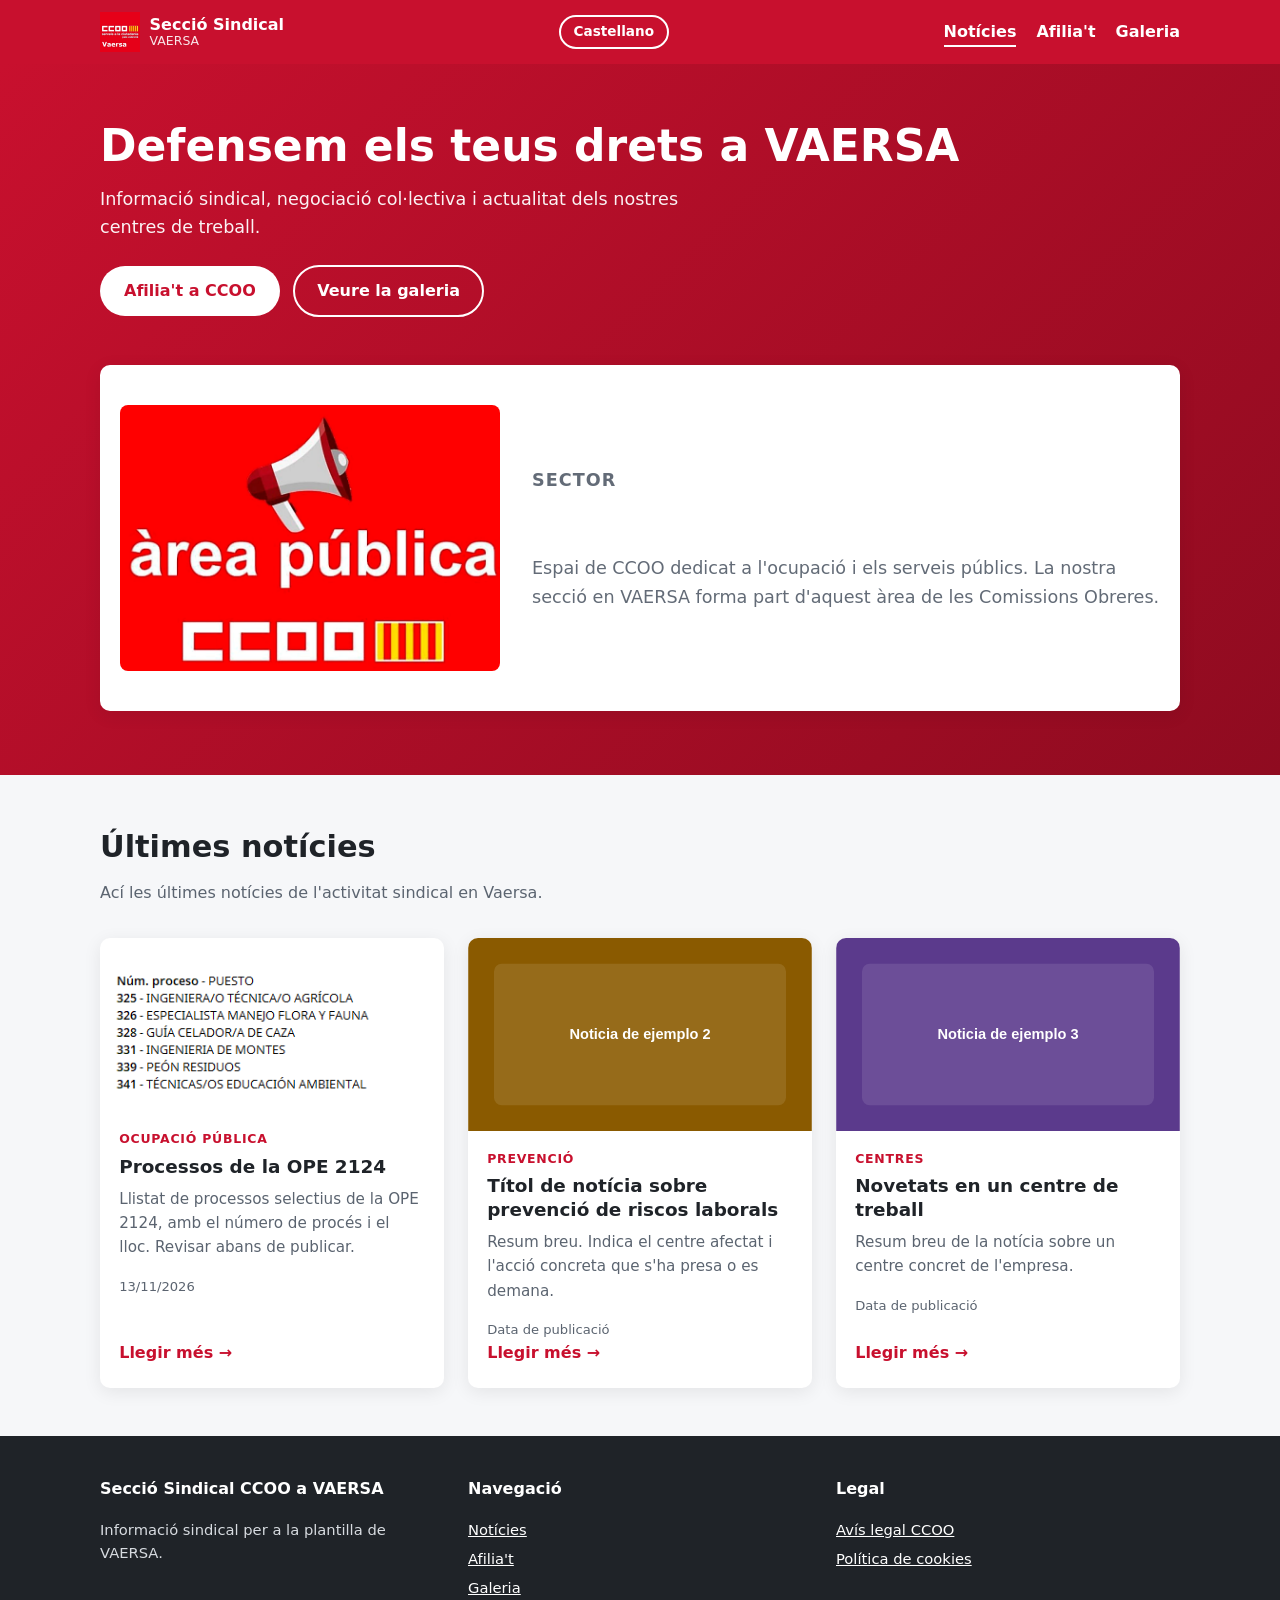
==== ca/index.html @ 8e26429f "otro" ====
<!DOCTYPE html>
<html lang="ca">
<head>
  <meta charset="UTF-8">
  <meta name="viewport" content="width=device-width, initial-scale=1.0">
  <title>Inici · Secció Sindical CCOO a VAERSA</title>
  <meta name="description" content="Notícies de la Secció Sindical de CCOO a VAERSA: negociació, centres de treball i actualitat laboral.">
  <link rel="alternate" hreflang="ca" href="../ca/index.html">
  <link rel="alternate" hreflang="es" href="../es/index.html">
  <link rel="icon" type="image/png" href="../img/ccoo-vaersa.png">
  <link rel="stylesheet" href="../css/styles.css">
</head>
<body>
<a class="skip" href="#principal">Salta al contingut</a>

<header class="cabecera">
  <div class="contenedor">
    <a class="marca" href="index.html">
      <img class="marca-wordmark" src="../img/ccoo-wordmark.png" alt="CCOO">
      <span>Secció Sindical<small>VAERSA</small></span>
    </a>
    <div class="derecha">
      <nav class="idiomes" aria-label="Idioma">
        <a href="../es/index.html" lang="es" hreflang="es">Castellano</a>
      </nav>
      <button class="menu-btn" aria-expanded="false" aria-controls="menu-principal" aria-label="Obri el menú">☰</button>
    </div>
    <nav class="nav" id="menu-principal" aria-label="Principal">
      <ul>
        <li><a href="index.html" aria-current="page">Notícies</a></li>
        <li><a href="afiliacio.html">Afilia't</a></li>
        <li><a href="galeria.html">Galeria</a></li>
      </ul>
    </nav>
  </div>
</header>

<main id="principal">
  <div class="hero">
    <div class="contenedor hero-grid">
      <div>
        <h1>Defensem els teus drets a VAERSA</h1>
        <p>Informació sindical, negociació col·lectiva i actualitat dels nostres centres de treball.</p>
        <a class="boton" href="afiliacio.html">Afilia't a CCOO</a>
        <a class="boton-sec" href="galeria.html">Veure la galeria</a>
      </div>
    </div>
    <div class="ap contenedor">
      <a href="https://paisvalencia.fsc.ccoo.es/" target="_blank" rel="noopener noreferrer">
        <img src="../img/ccoo-area-publica.png" alt="Logotip d'Àrea Pública de CCOO" width="1600" height="1121" loading="lazy">
      </a>
      <div>
        <p class="etiqueta">Sector</p>
        <h2>Àrea Pública</h2>
        <p>Espai de CCOO dedicat a l'ocupació i els serveis públics. La nostra secció en VAERSA forma part d'aquest àrea de les Comissions Obreres.</p>
      </div>
    </div>
  </div>

  <section aria-labelledby="titulo-noticias">
    <div class="contenedor">
      <h2 id="titulo-noticias">Últimes notícies</h2>
      <p class="subtitulo">Ací les últimes notícies de l'activitat sindical en Vaersa.</p>
      <div class="rejilla">
        <article class="tarjeta">
          <img class="pequena" src="../img/fin-ope-2124.png" alt="Llistat de processos selectius de la OPE 2124 amb el número de procés i el lloc" width="340" height="137" loading="lazy">
          <div class="cuerpo">
            <span class="etiqueta">Ocupació pública</span>
            <h3>Processos de la OPE 2124</h3>
            <p>Llistat de processos selectius de la OPE 2124, amb el número de procés i el lloc. Revisar abans de publicar.</p>
            <div class="mas" hidden><p>Recordeu que les places amb reserva de DF (diversitat funcional) s'ofereixen primer a 'DF promoció interna', si hi ha vacants s'ofereixen a 'DF Torn Lliure' i si finalment quedaren vacants passarien a 'sense reserva'. El motiu és que la prioritat d'adjudicació és la DF en si mateixa.</p></div>
            <span class="fecha">13/11/2026</span>
            <button class="enlace enlace-btn" type="button" aria-expanded="false" data-mas="Llegir més →" data-menos="Menys">Llegir més →</button>
          </div>
        </article>
        <article class="tarjeta">
          <img src="../img/noticia-02.svg" alt="Imatge de la notícia d'exemple 2" width="800" height="450" loading="lazy">
          <div class="cuerpo">
            <span class="etiqueta">Prevenció</span>
            <h3>Títol de notícia sobre prevenció de riscos laborals</h3>
            <p>Resum breu. Indica el centre afectat i l'acció concreta que s'ha presa o es demana.</p>
            <div class="mas" hidden><p>Text complet pendent de redactar.</p></div>
            <span class="fecha">Data de publicació</span>
            <button class="enlace enlace-btn" type="button" aria-expanded="false" data-mas="Llegir més →" data-menos="Menys">Llegir més →</button>
          </div>
        </article>
        <article class="tarjeta">
          <img src="../img/noticia-03.svg" alt="Imatge de la notícia d'exemple 3" width="800" height="450" loading="lazy">
          <div class="cuerpo">
            <span class="etiqueta">Centres</span>
            <h3>Novetats en un centre de treball</h3>
            <p>Resum breu de la notícia sobre un centre concret de l'empresa.</p>
            <div class="mas" hidden><p>Text complet pendent de redactar.</p></div>
            <span class="fecha">Data de publicació</span>
            <button class="enlace enlace-btn" type="button" aria-expanded="false" data-mas="Llegir més →" data-menos="Menys">Llegir més →</button>
          </div>
        </article>
      </div>
    </div>
  </section>
</main>

<footer class="pie">
  <div class="contenedor columnas">
    <div>
      <h3>Secció Sindical CCOO a VAERSA</h3>
      <p>Informació sindical per a la plantilla de VAERSA.</p>
    </div>
    <div>
      <h3>Navegació</h3>
      <ul>
        <li><a href="index.html">Notícies</a></li>
        <li><a href="afiliacio.html">Afilia't</a></li>
        <li><a href="galeria.html">Galeria</a></li>
      </ul>
    </div>
    <div>
      <h3>Legal</h3>
      <ul>
        <li><a href="https://www.ccoo.es/Aviso_legal">Avís legal CCOO</a></li>
        <li><a href="https://www.ccoo.es/Politica_de_cookies">Política de cookies</a></li>
      </ul>
    </div>
  </div>
</footer>

<script src="../js/main.js"></script>
</body>
</html>
---- css/styles.css ----
:root{
  --rojo:#c8102e;
  --rojo-osc:#8f0b20;
  --gris-oscuro:#1f2328;
  --gris:#5b6470;
  --fondo:#f6f7f9;
  --blanco:#ffffff;
  --radio:10px;
  --sombra:0 4px 18px rgba(0,0,0,.08);
  --max:1120px;
}
*{box-sizing:border-box}
html{scroll-behavior:smooth}
body{margin:0;font-family:system-ui,-apple-system,"Segoe UI",Roboto,Arial,sans-serif;color:var(--gris-oscuro);background:var(--fondo);line-height:1.6}
img{max-width:100%;height:auto;display:block}
img.tarjeta{display:block;width:100%;height:auto}
a{color:var(--rojo)}
.contenedor{max-width:var(--max);margin:0 auto;padding:0 1.25rem}
.skip{position:absolute;left:-9999px}
.skip:focus{left:1rem;top:1rem;background:#fff;padding:.5rem 1rem;z-index:100}
:focus-visible{outline:3px solid #ffb703;outline-offset:2px}

.cabecera{background:var(--rojo);color:#fff;position:sticky;top:0;z-index:50}
.cabecera .contenedor{display:flex;align-items:center;justify-content:space-between;gap:1rem;min-height:64px}
.marca{display:flex;align-items:center;gap:.6rem;color:#fff;text-decoration:none;font-weight:700}
.marca small{display:block;font-weight:400;font-size:.78rem;opacity:.9}
.marca img{width:40px;height:40px}
.menu-btn{display:none;background:none;border:0;color:#fff;font-size:1.6rem;cursor:pointer;padding:.25rem .5rem}
.nav ul{list-style:none;margin:0;padding:0;display:flex;gap:1.25rem}
.nav a{color:#fff;text-decoration:none;font-weight:600;padding:.25rem 0;border-bottom:2px solid transparent}
.nav a:hover,.nav a[aria-current="page"]{border-bottom-color:#fff}

.hero{background:linear-gradient(135deg,var(--rojo) 0%,var(--rojo-osc) 100%);color:#fff;padding:3.5rem 0 4rem}
.hero h1{font-size:clamp(1.8rem,4vw,2.75rem);margin:0 0 .75rem;line-height:1.2}
.hero p{font-size:1.1rem;max-width:640px;margin:0 0 1.5rem;opacity:.95}
.boton{display:inline-block;background:#fff;color:var(--rojo);padding:.75rem 1.5rem;border-radius:999px;font-weight:700;text-decoration:none}
.boton:hover{background:#fbe9ec}
.boton-sec{display:inline-block;border:2px solid #fff;color:#fff;padding:.7rem 1.4rem;border-radius:999px;font-weight:700;text-decoration:none;margin-left:.5rem}

section{padding:3rem 0}
h2{font-size:clamp(1.4rem,3vw,1.9rem);margin:0 0 1rem}
.subtitulo{color:var(--gris);margin:-.5rem 0 2rem}

.rejilla{display:grid;gap:1.5rem;grid-template-columns:repeat(auto-fit,minmax(280px,1fr))}
.tarjeta{background:var(--blanco);border-radius:var(--radio);box-shadow:var(--sombra);overflow:hidden;display:flex;flex-direction:column}
.tarjeta img{width:100%;height:auto;object-fit:contain;aspect-ratio:auto}
.tarjeta .cuerpo{padding:1.1rem 1.2rem 1.4rem;display:flex;flex-direction:column;flex:1}
.etiqueta{font-size:.78rem;text-transform:uppercase;letter-spacing:.06em;color:var(--rojo);font-weight:700}
.tarjeta h3{margin:.35rem 0 .5rem;font-size:1.15rem;line-height:1.3}
.tarjeta p{margin:0 0 1rem;color:var(--gris);font-size:.95rem}
.tarjeta .enlace{margin-top:auto;font-weight:700;text-decoration:none}
.fecha{font-size:.82rem;color:var(--gris)}

.ventajas{display:grid;gap:1rem;grid-template-columns:repeat(auto-fit,minmax(240px,1fr));list-style:none;padding:0;margin:0}
.ventajas li{background:var(--blanco);padding:1.25rem;border-radius:var(--radio);box-shadow:var(--sombra);border-top:4px solid var(--rojo)}
.ventajas strong{display:block;margin-bottom:.25rem}
.precio{background:var(--blanco);border-radius:var(--radio);box-shadow:var(--sombra);padding:2rem;display:grid;gap:1.5rem;grid-template-columns:1fr 1fr;align-items:center}
.precio .cifra{font-size:clamp(2.4rem,6vw,3.4rem);font-weight:800;color:var(--rojo);line-height:1}
.precio .cifra span{font-size:1rem;color:var(--gris);font-weight:600}
.aviso{font-size:.85rem;color:var(--gris);background:#fff7e0;border-left:4px solid #e0a800;padding:.75rem 1rem;border-radius:6px;margin-top:1rem}
.pasos{counter-reset:paso;list-style:none;padding:0;margin:1.5rem 0 0;display:grid;gap:1rem}
.pasos li{counter-increment:paso;background:var(--blanco);padding:1rem 1.25rem 1rem 3.5rem;border-radius:var(--radio);position:relative;box-shadow:var(--sombra)}
.pasos li::before{content:counter(paso);position:absolute;left:1rem;top:50%;transform:translateY(-50%);background:var(--rojo);color:#fff;width:28px;height:28px;border-radius:50%;display:grid;place-items:center;font-weight:700}
.pasos .boton{margin-top:.5rem;background:var(--rojo);color:#fff}
.pasos .boton:hover{background:var(--rojo-osc)}

.filtros{display:flex;gap:.5rem;flex-wrap:wrap;margin-bottom:1.5rem}
.filtros button{border:1px solid var(--rojo);background:#fff;color:var(--rojo);padding:.45rem 1rem;border-radius:999px;cursor:pointer;font-weight:600}
.filtros button[aria-pressed="true"]{background:var(--rojo);color:#fff}
.galeria{display:grid;gap:1rem;grid-template-columns:repeat(auto-fill,minmax(220px,1fr))}
.galeria figure{margin:0;background:#fff;border-radius:var(--radio);overflow:hidden;box-shadow:var(--sombra)}
.galeria figure[hidden]{display:none}
.galeria img{aspect-ratio:4/3;object-fit:cover;width:100%;transition:transform .3s}
.galeria figure:hover img{transform:scale(1.04)}
.galeria figcaption{padding:.6rem .8rem;font-size:.9rem;color:var(--gris)}

.pie{background:var(--gris-oscuro);color:#d7dbe0;padding:2.5rem 0;font-size:.92rem}
.pie a{color:#fff}
.pie .columnas{display:grid;gap:1.5rem;grid-template-columns:repeat(auto-fit,minmax(200px,1fr))}
.pie h3{color:#fff;font-size:1rem;margin-top:0}
.pie ul{list-style:none;padding:0;margin:0}
.pie li{margin-bottom:.35rem}

@media (max-width:820px){
  .menu-btn{display:block}
  .nav{display:none;position:absolute;top:64px;left:0;right:0;background:var(--rojo-osc)}
  .nav.abierto{display:block}
  .nav ul{flex-direction:column;padding:1rem 1.25rem;gap:.75rem}
  .precio{grid-template-columns:1fr;padding:1.5rem}
  .boton-sec{margin-left:0;margin-top:.75rem}
}
@media (max-width:480px){
  section{padding:2.2rem 0}
  .hero{padding:2.5rem 0 3rem}
  .galeria{grid-template-columns:1fr 1fr}
}
@media (prefers-reduced-motion:reduce){*{transition:none!important;scroll-behavior:auto!important}}

/* ---- Imágenes de marca ---- */
.marca-wordmark{height:26px;width:auto}
.marca span{line-height:1.15}
.hero-grid{display:block}
.ap{display:grid;grid-template-columns:minmax(220px,380px) 1fr;gap:2rem;align-items:center;padding:2.5rem 1.25rem;background:var(--blanco);border-radius:var(--radio);box-shadow:var(--sombra);margin-top:3rem;max-width:calc(var(--max) - 2.5rem)}
.ap img{width:100%;border-radius:8px}
.ap h2{margin:.25rem 0 .5rem}
.ap p{margin:0;color:var(--gris)}
@media (max-width:820px){
  .ap{grid-template-columns:1fr;margin-top:2rem}
}

/* ---- Idioma ---- */
.derecha{display:flex;align-items:center;gap:.75rem}
.idiomes a{display:inline-block;color:#fff;text-decoration:none;font-weight:700;font-size:.85rem;border:2px solid #fff;border-radius:999px;padding:.25rem .8rem;white-space:nowrap}
.idiomes a:hover{background:#fff;color:var(--rojo)}
@media (max-width:820px){
  .nav{top:64px}
}

/* Imagen pequeña (listado): sin ampliar, centrada, con fondo blanco */
.tarjeta img.pequena{width:auto;max-width:100%;height:auto;align-self:center;margin:1.25rem auto .25rem;padding:.6rem;background:#fff;object-fit:contain;aspect-ratio:auto}

/* Botón con aspecto de enlace (Llegir més / Menys) */
.enlace-btn{background:none;border:0;padding:0;margin-top:auto;cursor:pointer;font:inherit;font-weight:700;color:var(--rojo);text-align:left}
.enlace-btn:hover{text-decoration:underline}
.cuerpo .mas{margin:.5rem 0 .75rem;color:var(--gris);font-size:.95rem}
.cuerpo .mas p{margin:0}
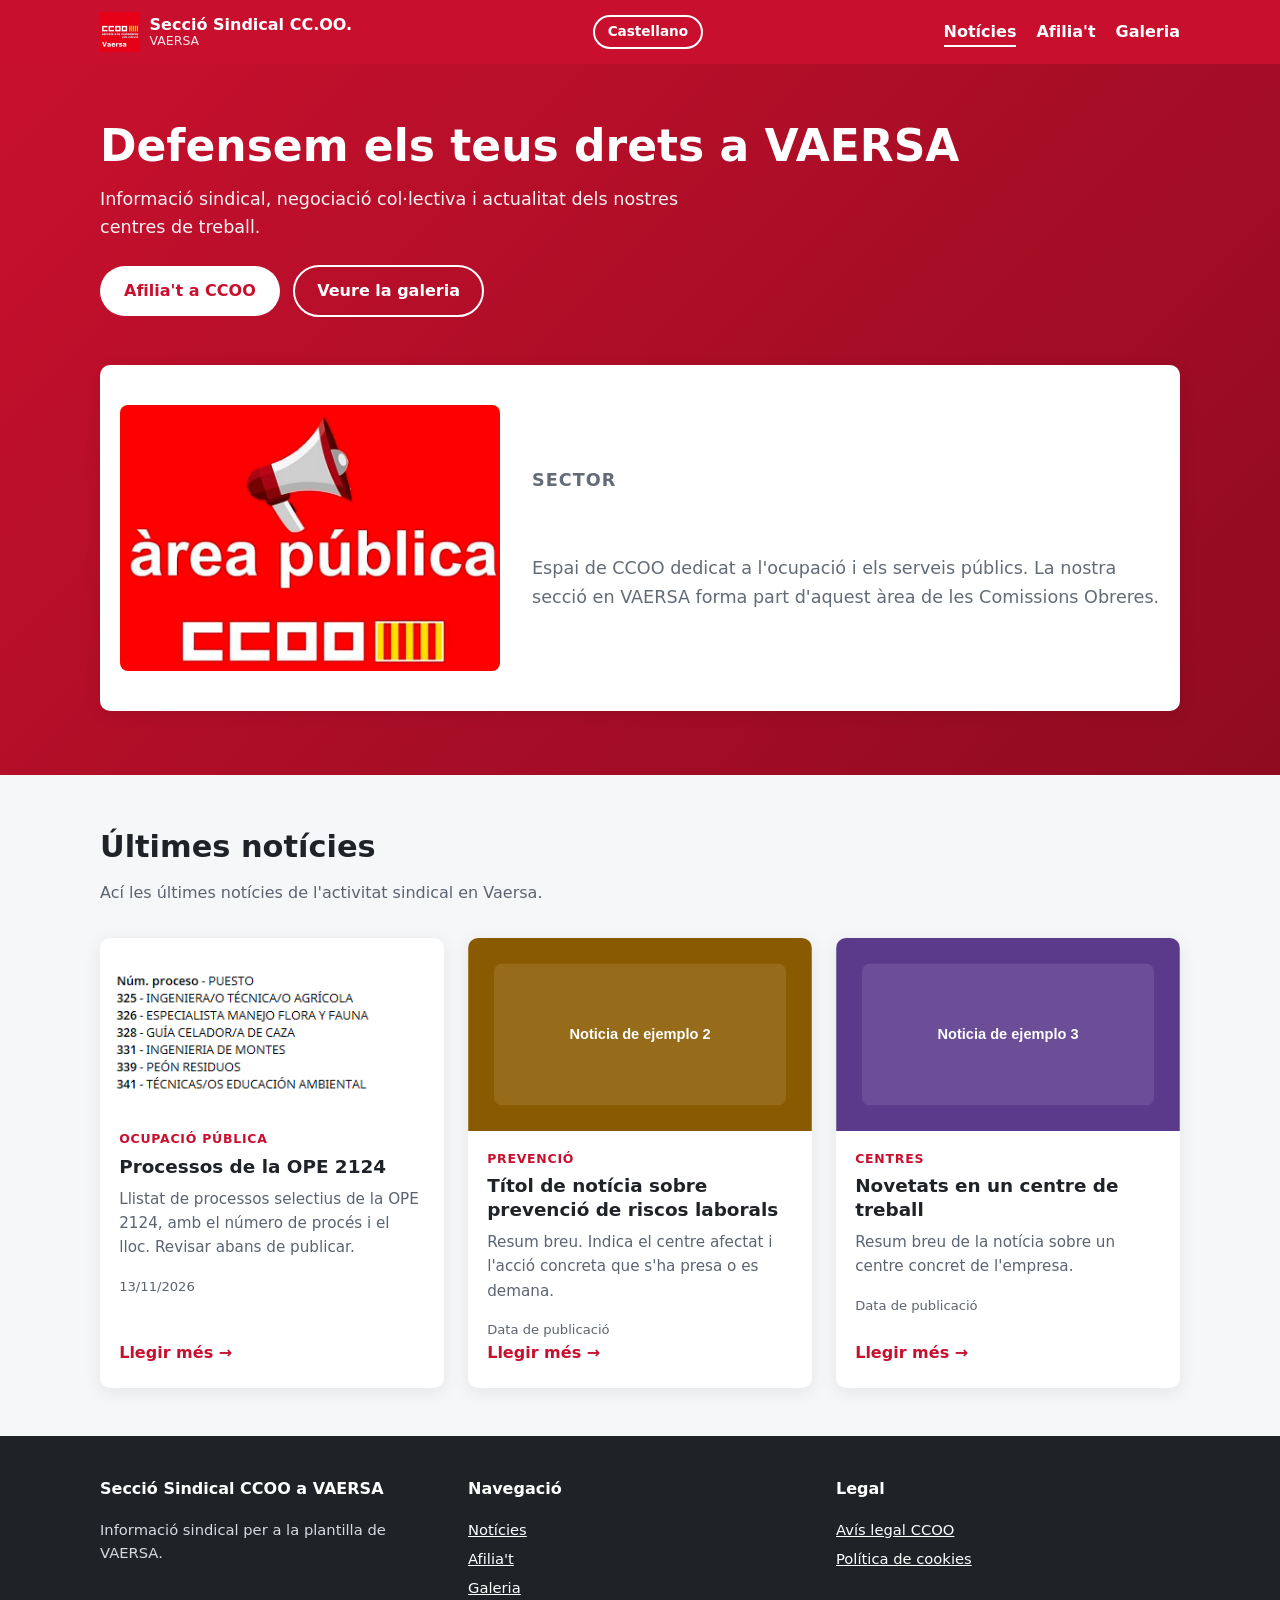
==== commit c524bc8a: "oro" ====
--- a/ca/index.html
+++ b/ca/index.html
@@ -3,7 +3,7 @@
 <head>
   <meta charset="UTF-8">
   <meta name="viewport" content="width=device-width, initial-scale=1.0">
-  <title>Inici · Secció Sindical CCOO a VAERSA</title>
+  <title>Inici · CCOO a VAERSA</title>
   <meta name="description" content="Notícies de la Secció Sindical de CCOO a VAERSA: negociació, centres de treball i actualitat laboral.">
   <link rel="alternate" hreflang="ca" href="../ca/index.html">
   <link rel="alternate" hreflang="es" href="../es/index.html">
@@ -17,7 +17,7 @@
   <div class="contenedor">
     <a class="marca" href="index.html">
       <img class="marca-wordmark" src="../img/ccoo-wordmark.png" alt="CCOO">
-      <span>Secció Sindical<small>VAERSA</small></span>
+      <span>Secció Sindical CC.OO.<small>VAERSA</small></span>
     </a>
     <div class="derecha">
       <nav class="idiomes" aria-label="Idioma">
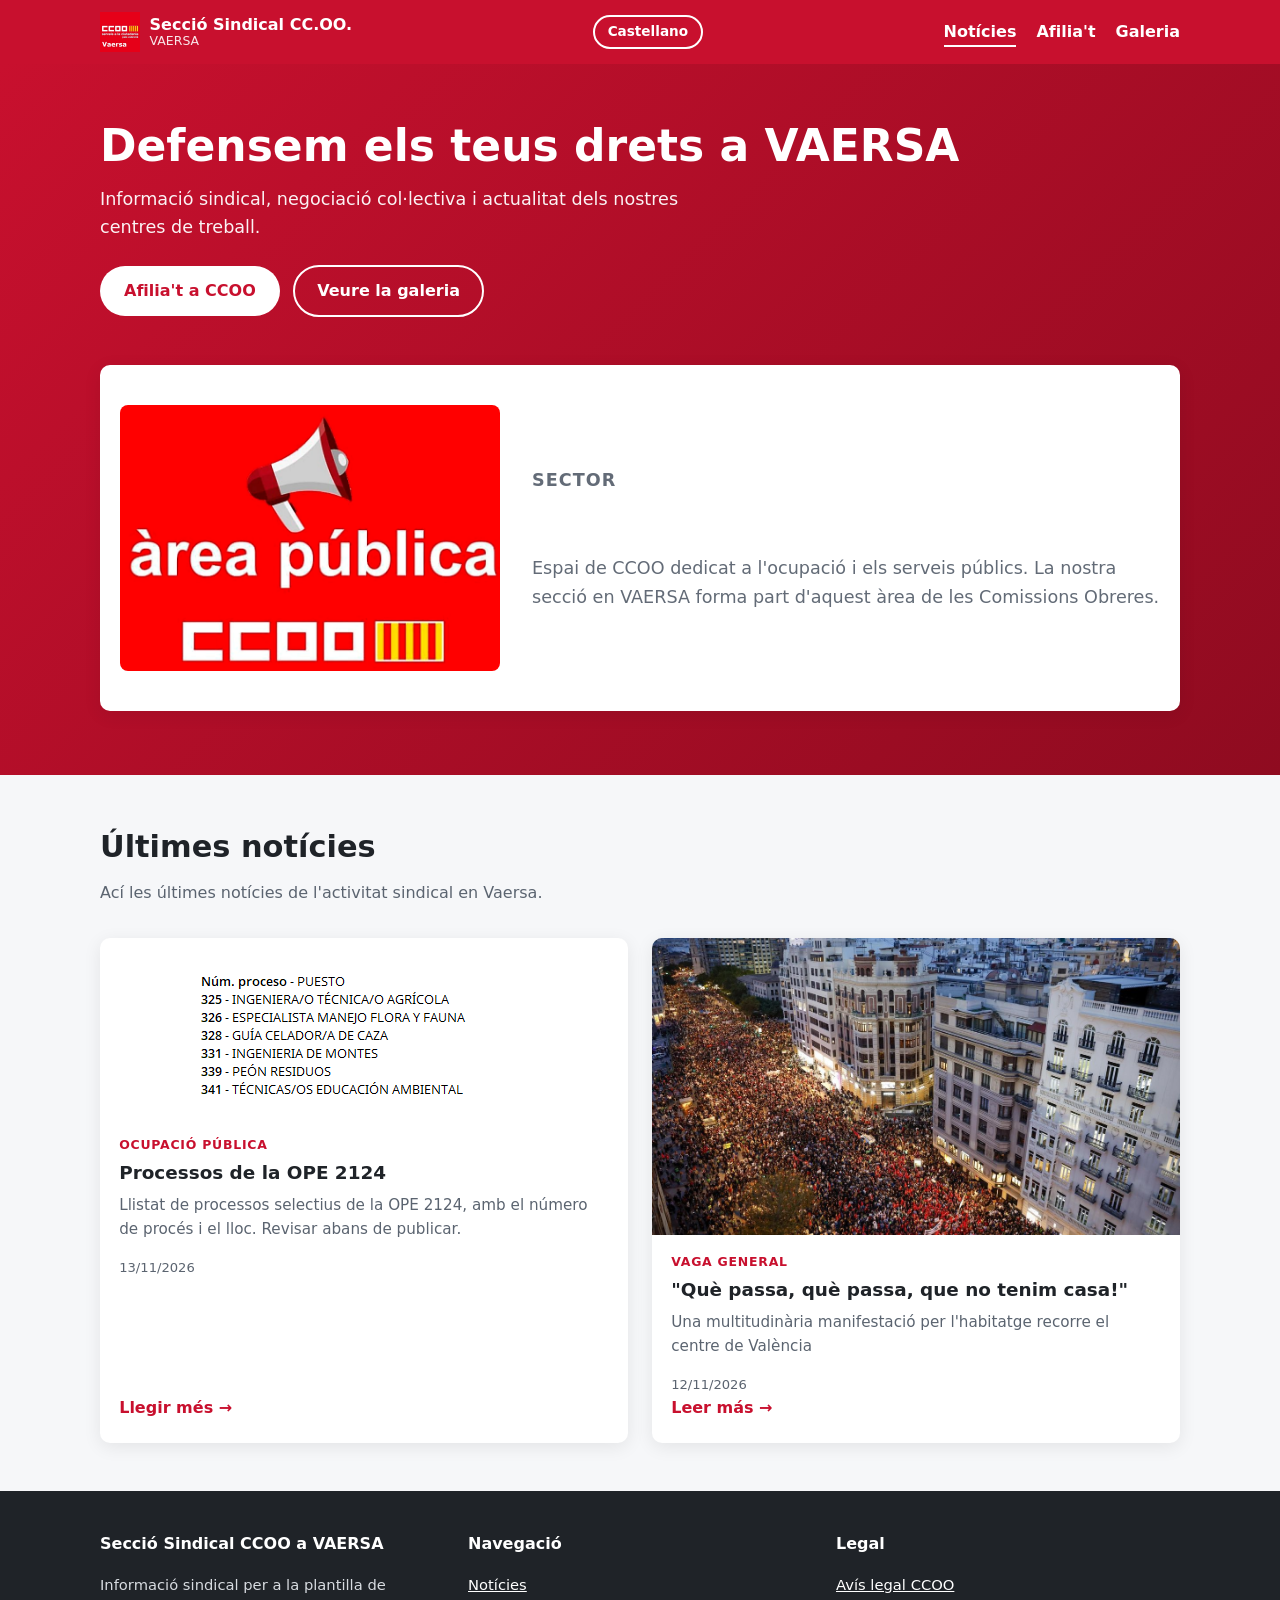
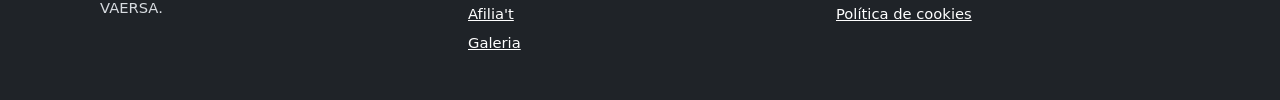
==== commit ae33034d: "otro" ====
--- a/ca/index.html
+++ b/ca/index.html
@@ -63,6 +63,11 @@
       <p class="subtitulo">Ací les últimes notícies de l'activitat sindical en Vaersa.</p>
       <div class="rejilla">
         <article class="tarjeta">
+
+
+
+
+
           <img class="pequena" src="../img/fin-ope-2124.png" alt="Llistat de processos selectius de la OPE 2124 amb el número de procés i el lloc" width="340" height="137" loading="lazy">
           <div class="cuerpo">
             <span class="etiqueta">Ocupació pública</span>
@@ -73,6 +78,25 @@
             <button class="enlace enlace-btn" type="button" aria-expanded="false" data-mas="Llegir més →" data-menos="Menys">Llegir més →</button>
           </div>
         </article>
+
+        <article class="tarjeta">
+          <a href="https://www.eldiario.es/comunitat-valenciana/val/multitudinaria-manifestacio-per-l-habitatge-recorre-centre-valencia-passa-passa-no-tenim-casa_1_13656510.html" target="_blank" rel="noopener noreferrer"><img src="../img/mani11N.jpg" alt="11N manifestación en València" width="800" height="450" loading="lazy">
+          </a>
+          <div class="cuerpo">
+            <span class="etiqueta">Vaga General</span>
+            <h3>"Què passa, què passa, que no tenim casa!"</h3>
+            <p>Una multitudinària manifestació per l'habitatge recorre el centre de València</p>
+            <div class="mas" hidden>
+              <p>Unes 40.000 persones participen en una “històrica” manifestació a València en una jornada en la qual s'ha parat el Port de València, el d'Alacant, i en la qual els sindicats eleven la participació a un 60 % i la patronal a un 2,5 %.
+                <br><br>La vaga per l'habitatge conclou a València amb una manifestació massiva, tot i la guerra de xifres, càrregues i detencions.</p>
+            </div>
+            <span class="fecha">12/11/2026</span>
+            <button class="enlace enlace-btn" type="button" aria-expanded="false" data-mas="Leer más →" data-menos="Menos">Leer más →</button>
+          </div>
+        </article>
+
+
+        <!--
         <article class="tarjeta">
           <img src="../img/noticia-02.svg" alt="Imatge de la notícia d'exemple 2" width="800" height="450" loading="lazy">
           <div class="cuerpo">
@@ -94,7 +118,7 @@
             <span class="fecha">Data de publicació</span>
             <button class="enlace enlace-btn" type="button" aria-expanded="false" data-mas="Llegir més →" data-menos="Menys">Llegir més →</button>
           </div>
-        </article>
+        </article> -->
       </div>
     </div>
   </section>
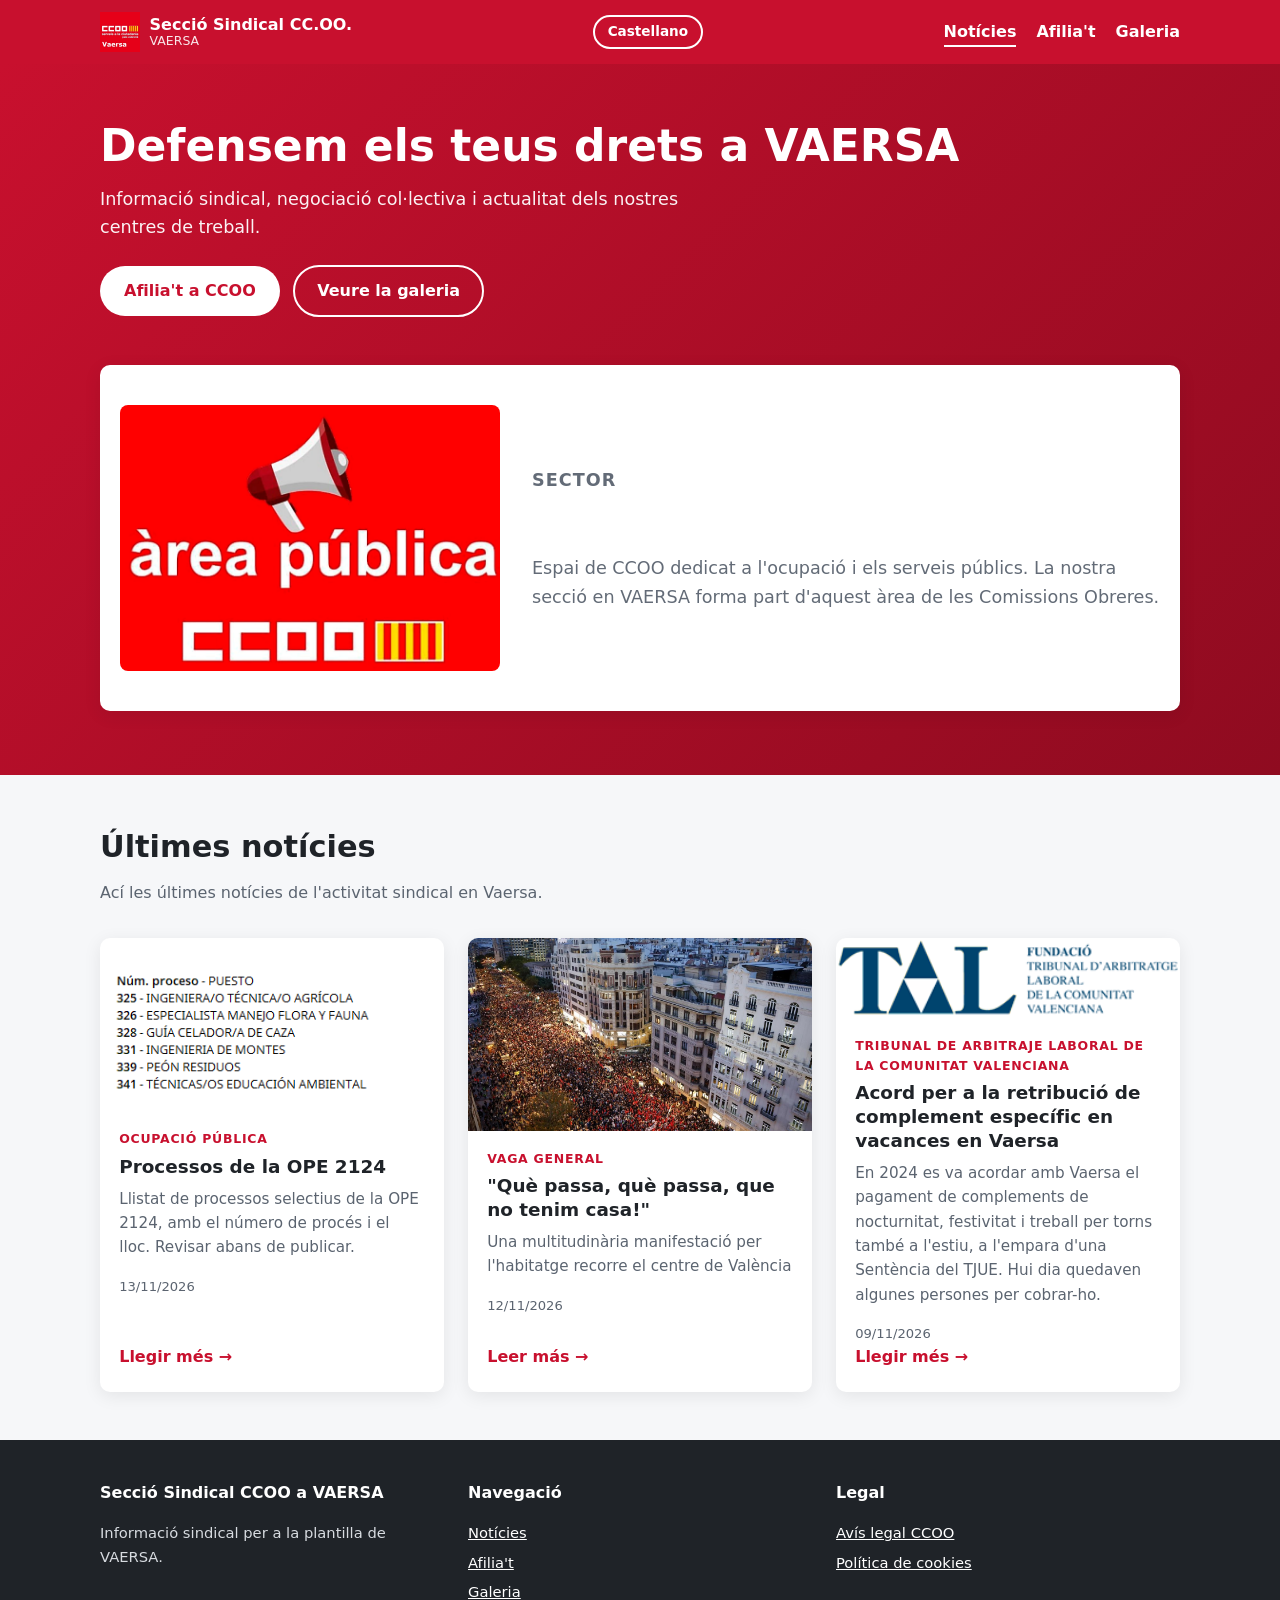
==== commit ebd7d07d: "Tercera noticia" ====
--- a/ca/index.html
+++ b/ca/index.html
@@ -95,6 +95,17 @@
           </div>
         </article>
 
+        <article class="tarjeta">
+          <img src="../img/logo-tal-header-std.png" alt="Imatge logotip del TAL" width="800" height="450" loading="lazy">
+          <div class="cuerpo">
+            <span class="etiqueta">Tribunal de Arbitraje Laboral de la Comunitat Valenciana</span>
+            <h3>Acord per a la retribució de complement específic en vacances en Vaersa</h3>
+            <p>En 2024 es va acordar amb Vaersa el pagament de complements de nocturnitat, festivitat i treball per torns també a l'estiu, a l'empara d'una Sentència del TJUE. Hui dia quedaven algunes persones per cobrar-ho.</p>
+            <div class="mas" hidden><p>Hui l'empresa es compromet amb nosotr@s a pagar l'endarrerit en la nòmina de desembre.</p></div>
+            <span class="fecha">09/11/2026</span>
+            <button class="enlace enlace-btn" type="button" aria-expanded="false" data-mas="Llegir més →" data-menos="Menys">Llegir més →</button>
+          </div>
+        </article>
 
         <!--
         <article class="tarjeta">
@@ -108,6 +119,7 @@
             <button class="enlace enlace-btn" type="button" aria-expanded="false" data-mas="Llegir més →" data-menos="Menys">Llegir més →</button>
           </div>
         </article>
+
         <article class="tarjeta">
           <img src="../img/noticia-03.svg" alt="Imatge de la notícia d'exemple 3" width="800" height="450" loading="lazy">
           <div class="cuerpo">
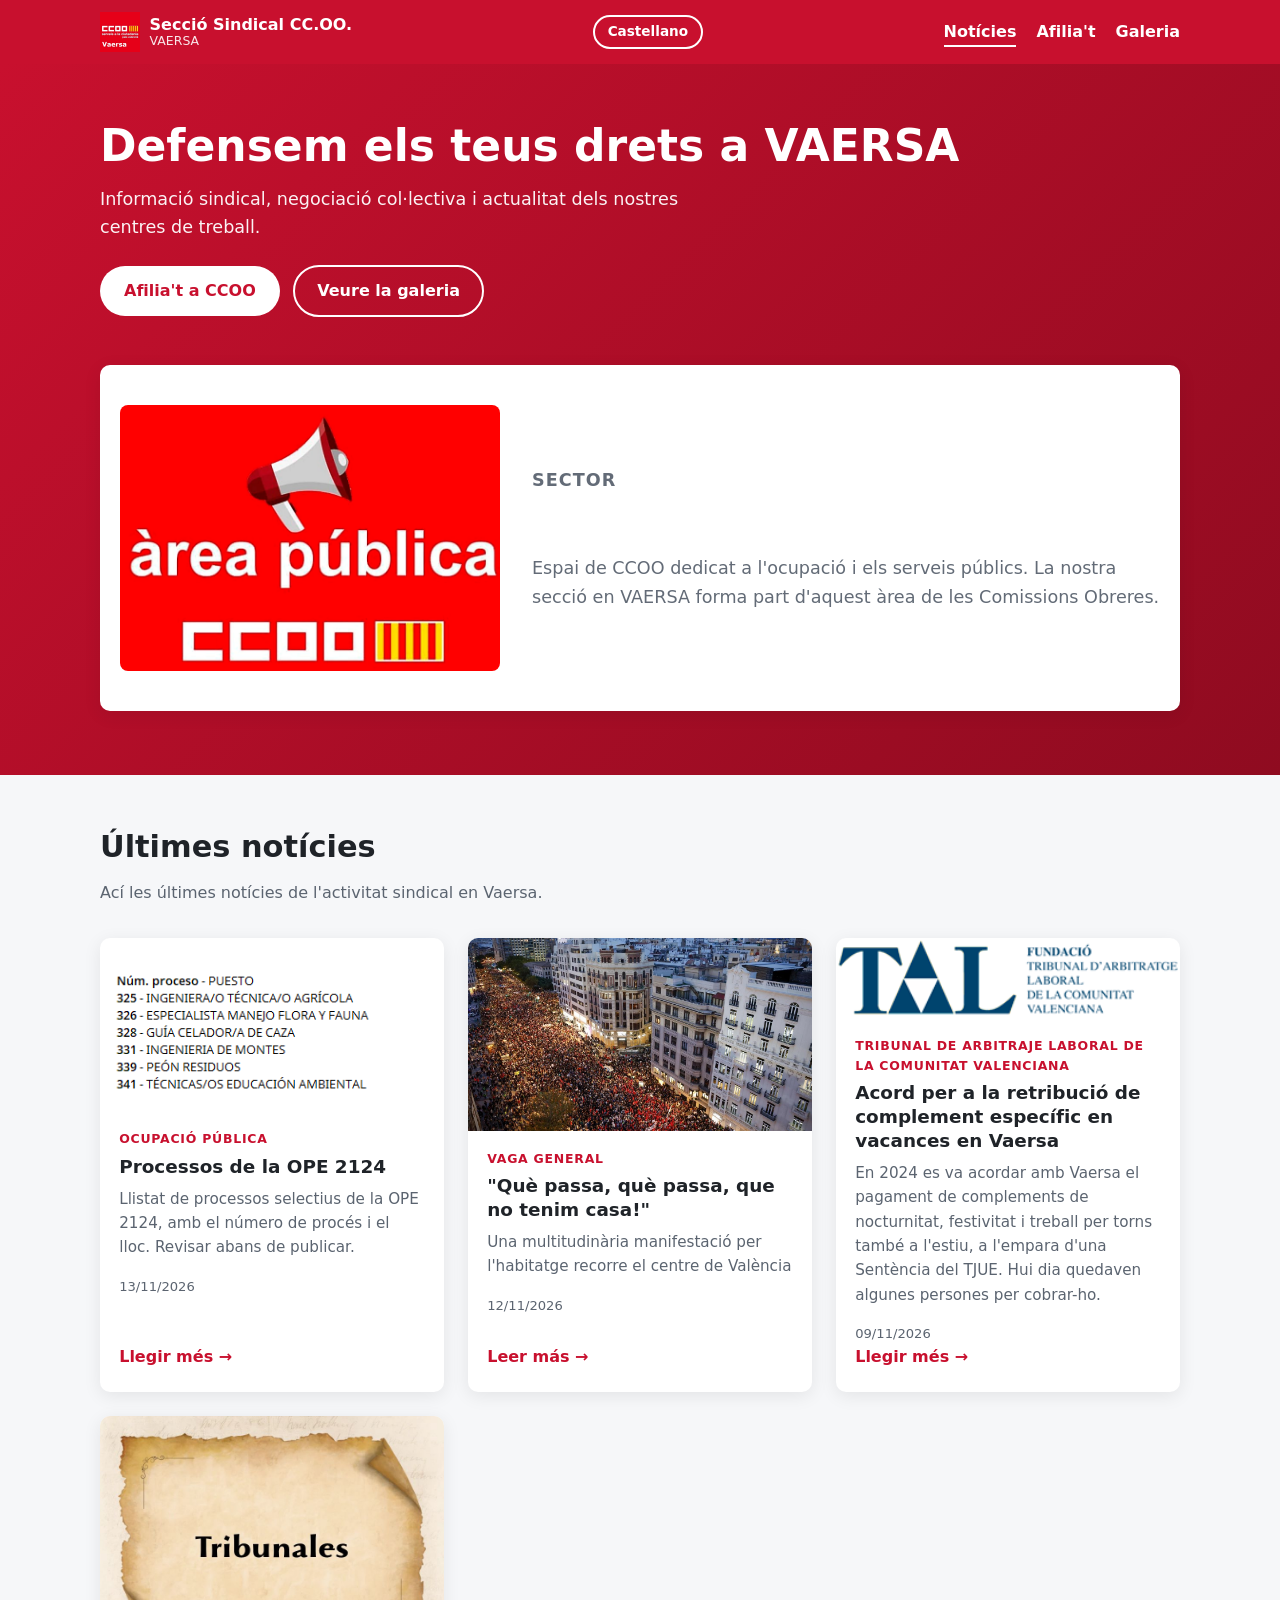
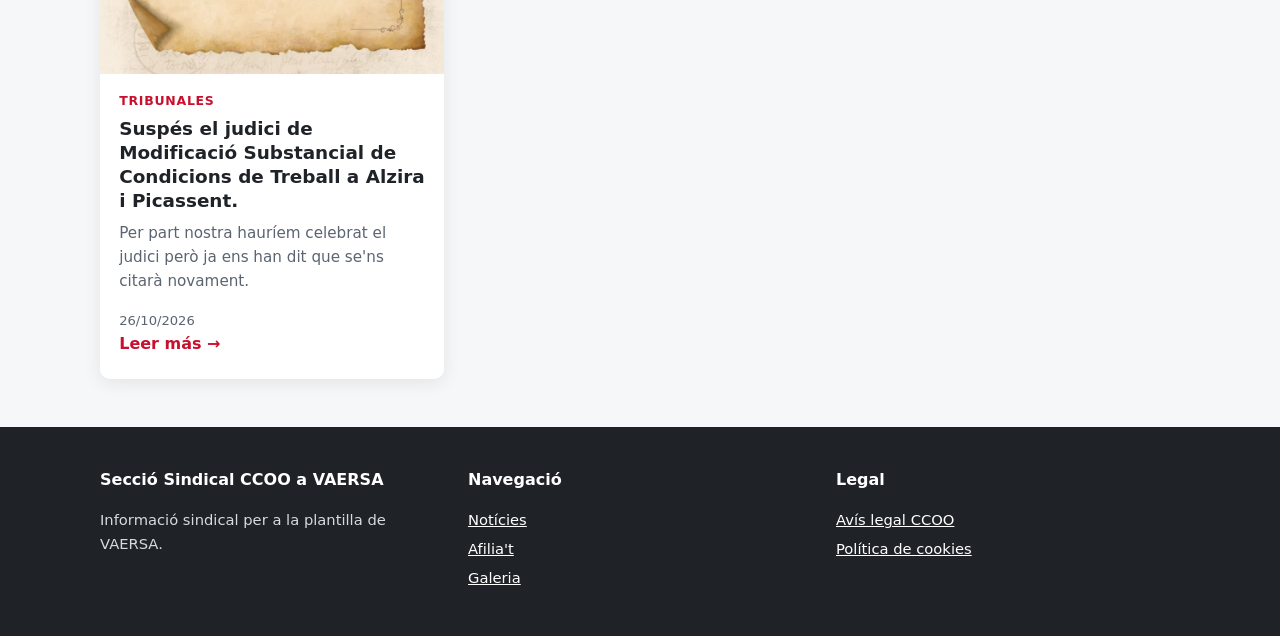
==== commit 7e7eed69: "cuatro noticias" ====
--- a/ca/index.html
+++ b/ca/index.html
@@ -66,7 +66,7 @@
 
 
 
-
+<!-- NOTICIA -->
 
           <img class="pequena" src="../img/fin-ope-2124.png" alt="Llistat de processos selectius de la OPE 2124 amb el número de procés i el lloc" width="340" height="137" loading="lazy">
           <div class="cuerpo">
@@ -78,6 +78,8 @@
             <button class="enlace enlace-btn" type="button" aria-expanded="false" data-mas="Llegir més →" data-menos="Menys">Llegir més →</button>
           </div>
         </article>
+
+<!-- NOTICIA -->
 
         <article class="tarjeta">
           <a href="https://www.eldiario.es/comunitat-valenciana/val/multitudinaria-manifestacio-per-l-habitatge-recorre-centre-valencia-passa-passa-no-tenim-casa_1_13656510.html" target="_blank" rel="noopener noreferrer"><img src="../img/mani11N.jpg" alt="11N manifestación en València" width="800" height="450" loading="lazy">
@@ -95,15 +97,34 @@
           </div>
         </article>
 
+<!-- NOTICIA -->
+
         <article class="tarjeta">
           <img src="../img/logo-tal-header-std.png" alt="Imatge logotip del TAL" width="800" height="450" loading="lazy">
           <div class="cuerpo">
             <span class="etiqueta">Tribunal de Arbitraje Laboral de la Comunitat Valenciana</span>
             <h3>Acord per a la retribució de complement específic en vacances en Vaersa</h3>
             <p>En 2024 es va acordar amb Vaersa el pagament de complements de nocturnitat, festivitat i treball per torns també a l'estiu, a l'empara d'una Sentència del TJUE. Hui dia quedaven algunes persones per cobrar-ho.</p>
-            <div class="mas" hidden><p>Hui l'empresa es compromet amb nosotr@s a pagar l'endarrerit en la nòmina de desembre.</p></div>
+            <div class="mas" hidden><p><a href="https://drive.google.com/file/d/1qpJYz8GKx-r6zxWTsZtFONH2O6Zj_iJY/view?usp=drive_link" target="_blank" rel="noopener noreferrer">Hui l'empresa es compromet amb nosotr@s a pagar l'endarrerit en la nòmina de desembre.</a></p></div>
             <span class="fecha">09/11/2026</span>
             <button class="enlace enlace-btn" type="button" aria-expanded="false" data-mas="Llegir més →" data-menos="Menys">Llegir més →</button>
+          </div>
+        </article>
+
+<!-- NOTICIA -->
+
+        <article class="tarjeta">
+          <img src="../img/Tribunales.jpg" alt="Sección de tribunales" width="800" height="450" loading="lazy">
+          <div class="cuerpo">
+            <span class="etiqueta">Tribunales</span>
+            <h3>Suspés el judici de Modificació Substancial de Condicions de Treball a Alzira i Picassent.</h3>
+            <p>Per part nostra hauríem celebrat el judici però ja ens han dit que se'ns citarà novament.</p>
+            <div class="mas" hidden><p>Els motius:<br>
+              -VAERSA ha facilitat documentació no llegible en dos arxius a través del sistema de comunicació judicial.<br>
+              -La Inspecció de Treball 'no ha tingut temps' d'informar el jutjat per falta de mitjans.<br>
+              -A l'Advocacia de la GVA i a VAERSA no els dona la gana celebrar en aquestes condicions.</p></div>
+            <span class="fecha">26/10/2026</span>
+            <button class="enlace enlace-btn" type="button" aria-expanded="false" data-mas="Leer más →" data-menos="Menos">Leer más →</button>
           </div>
         </article>
 
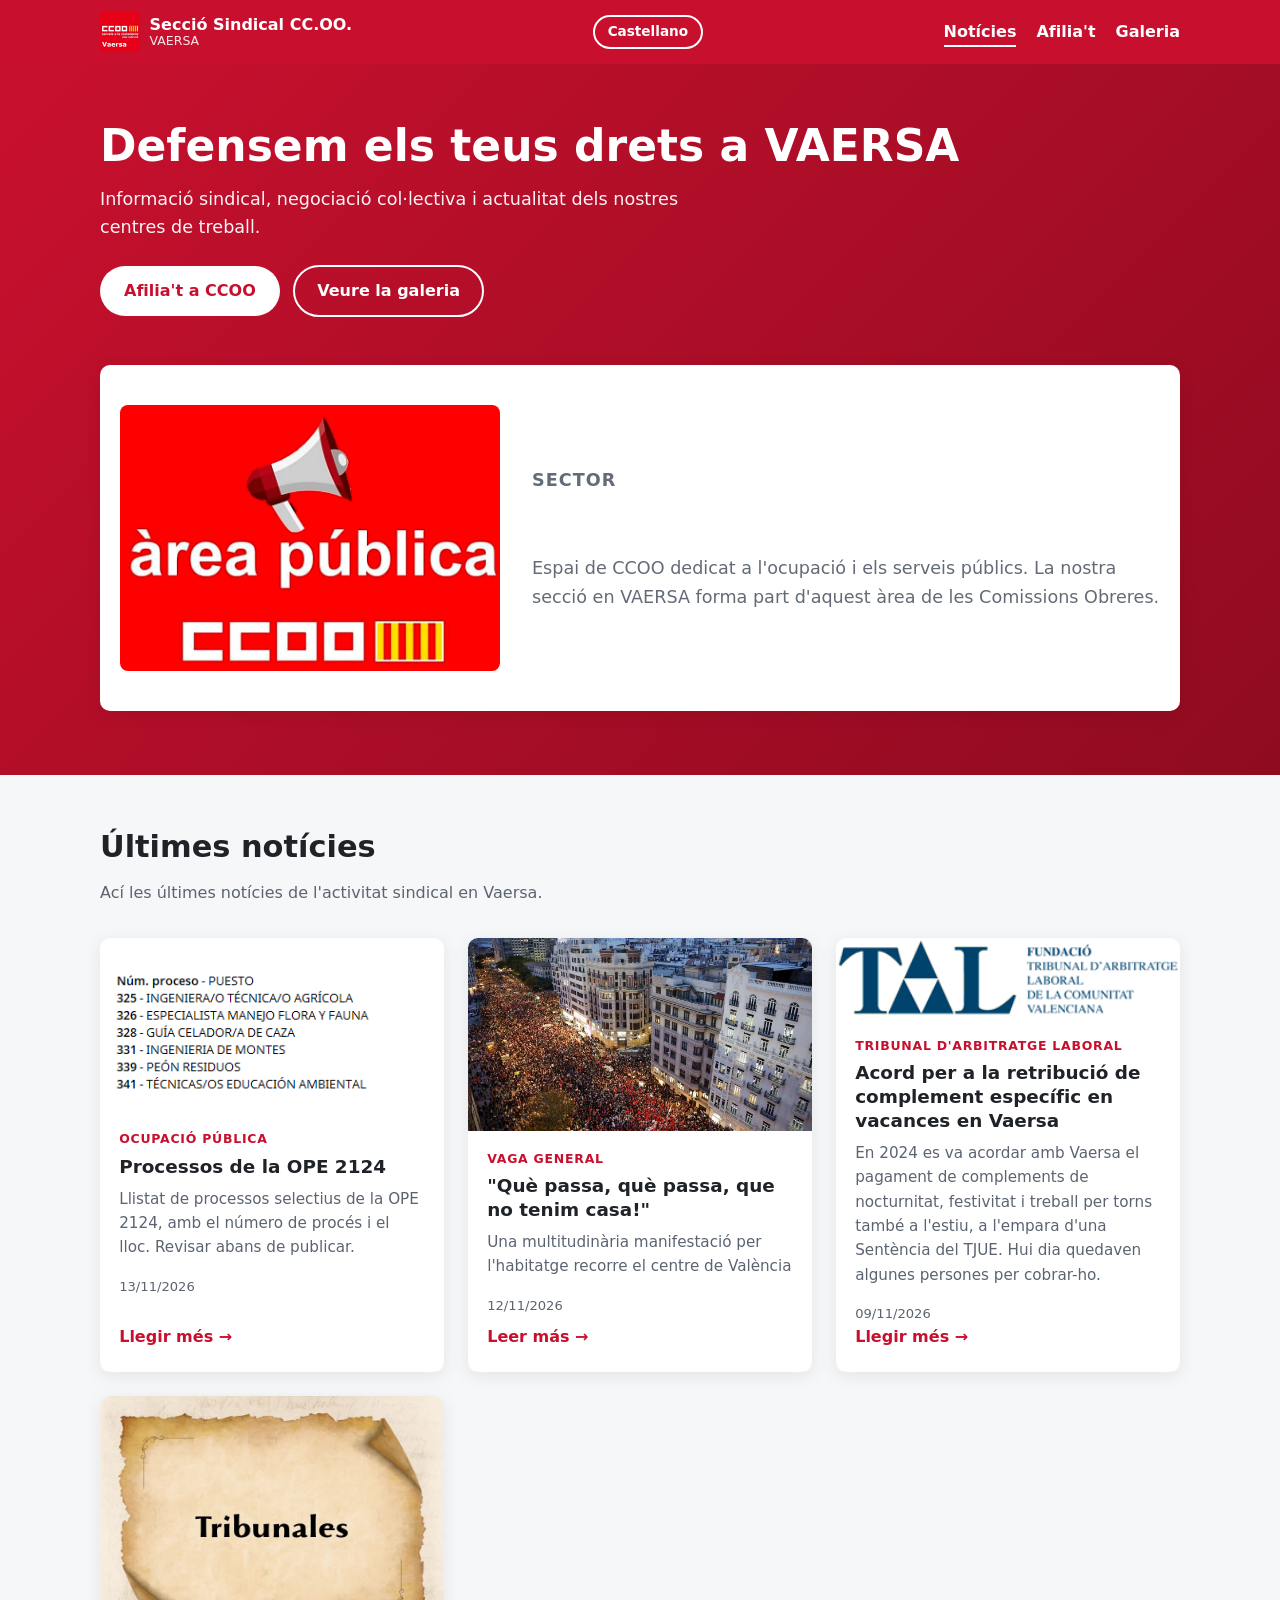
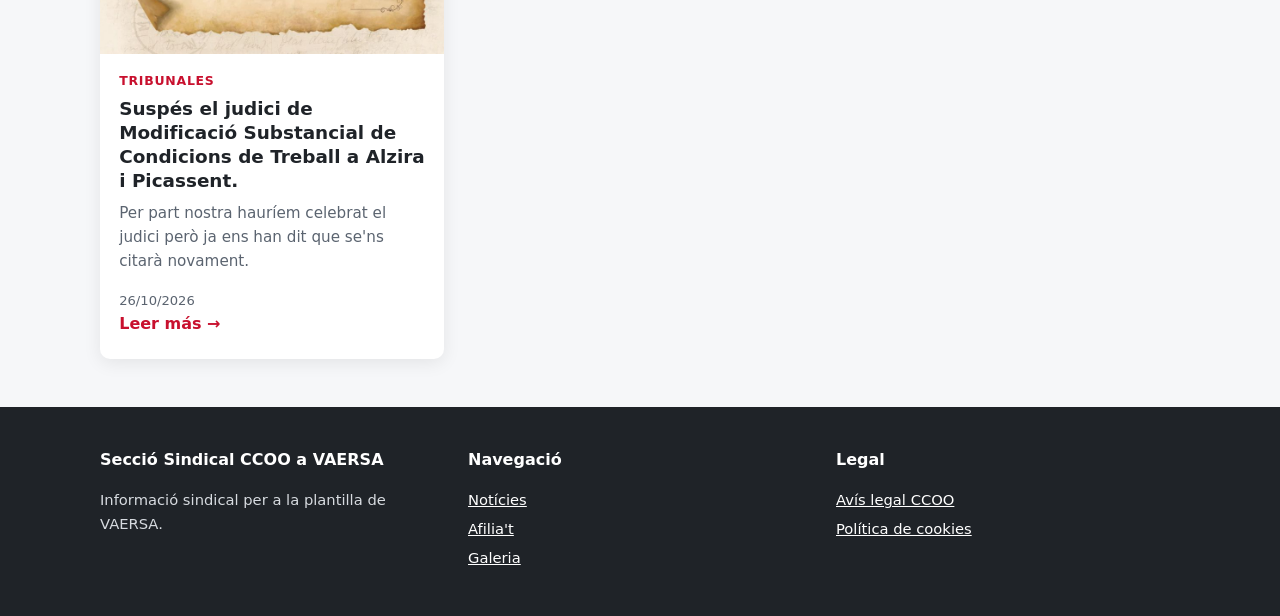
==== commit 6d0dde4d: "search" ====
--- a/ca/index.html
+++ b/ca/index.html
@@ -1,134 +1,170 @@
 <!DOCTYPE html>
 <html lang="ca">
+
 <head>
   <meta charset="UTF-8">
   <meta name="viewport" content="width=device-width, initial-scale=1.0">
   <title>Inici · CCOO a VAERSA</title>
-  <meta name="description" content="Notícies de la Secció Sindical de CCOO a VAERSA: negociació, centres de treball i actualitat laboral.">
+  <meta name="description"
+    content="Notícies de la Secció Sindical de CCOO a VAERSA: negociació, centres de treball i actualitat laboral.">
   <link rel="alternate" hreflang="ca" href="../ca/index.html">
   <link rel="alternate" hreflang="es" href="../es/index.html">
   <link rel="icon" type="image/png" href="../img/ccoo-vaersa.png">
   <link rel="stylesheet" href="../css/styles.css">
 </head>
+
 <body>
-<a class="skip" href="#principal">Salta al contingut</a>
-
-<header class="cabecera">
-  <div class="contenedor">
-    <a class="marca" href="index.html">
-      <img class="marca-wordmark" src="../img/ccoo-wordmark.png" alt="CCOO">
-      <span>Secció Sindical CC.OO.<small>VAERSA</small></span>
-    </a>
-    <div class="derecha">
-      <nav class="idiomes" aria-label="Idioma">
-        <a href="../es/index.html" lang="es" hreflang="es">Castellano</a>
+  <a class="skip" href="#principal">Salta al contingut</a>
+
+  <header class="cabecera">
+    <div class="contenedor">
+      <a class="marca" href="index.html">
+        <img class="marca-wordmark" src="../img/ccoo-wordmark.png" alt="CCOO">
+        <span>Secció Sindical CC.OO.<small>VAERSA</small></span>
+      </a>
+      <div class="derecha">
+        <nav class="idiomes" aria-label="Idioma">
+          <a href="../es/index.html" lang="es" hreflang="es">Castellano</a>
+        </nav>
+        <button class="menu-btn" aria-expanded="false" aria-controls="menu-principal"
+          aria-label="Obri el menú">☰</button>
+      </div>
+      <nav class="nav" id="menu-principal" aria-label="Principal">
+        <ul>
+          <li><a href="index.html" aria-current="page">Notícies</a></li>
+          <li><a href="afiliacio.html">Afilia't</a></li>
+          <li><a href="galeria.html">Galeria</a></li>
+        </ul>
       </nav>
-      <button class="menu-btn" aria-expanded="false" aria-controls="menu-principal" aria-label="Obri el menú">☰</button>
     </div>
-    <nav class="nav" id="menu-principal" aria-label="Principal">
-      <ul>
-        <li><a href="index.html" aria-current="page">Notícies</a></li>
-        <li><a href="afiliacio.html">Afilia't</a></li>
-        <li><a href="galeria.html">Galeria</a></li>
-      </ul>
-    </nav>
-  </div>
-</header>
-
-<main id="principal">
-  <div class="hero">
-    <div class="contenedor hero-grid">
-      <div>
-        <h1>Defensem els teus drets a VAERSA</h1>
-        <p>Informació sindical, negociació col·lectiva i actualitat dels nostres centres de treball.</p>
-        <a class="boton" href="afiliacio.html">Afilia't a CCOO</a>
-        <a class="boton-sec" href="galeria.html">Veure la galeria</a>
+  </header>
+
+  <main id="principal">
+    <div class="hero">
+      <div class="contenedor hero-grid">
+        <div>
+          <h1>Defensem els teus drets a VAERSA</h1>
+          <p>Informació sindical, negociació col·lectiva i actualitat dels nostres centres de treball.</p>
+          <a class="boton" href="afiliacio.html">Afilia't a CCOO</a>
+          <a class="boton-sec" href="galeria.html">Veure la galeria</a>
+        </div>
+      </div>
+      <div class="ap contenedor">
+        <a href="https://paisvalencia.fsc.ccoo.es/" target="_blank" rel="noopener noreferrer">
+          <img src="../img/ccoo-area-publica.png" alt="Logotip d'Àrea Pública de CCOO" width="1600" height="1121"
+            loading="lazy">
+        </a>
+        <div>
+          <p class="etiqueta">Sector</p>
+          <h2>Àrea Pública</h2>
+          <p>Espai de CCOO dedicat a l'ocupació i els serveis públics. La nostra secció en VAERSA forma part d'aquest
+            àrea de les Comissions Obreres.</p>
+        </div>
       </div>
     </div>
-    <div class="ap contenedor">
-      <a href="https://paisvalencia.fsc.ccoo.es/" target="_blank" rel="noopener noreferrer">
-        <img src="../img/ccoo-area-publica.png" alt="Logotip d'Àrea Pública de CCOO" width="1600" height="1121" loading="lazy">
-      </a>
-      <div>
-        <p class="etiqueta">Sector</p>
-        <h2>Àrea Pública</h2>
-        <p>Espai de CCOO dedicat a l'ocupació i els serveis públics. La nostra secció en VAERSA forma part d'aquest àrea de les Comissions Obreres.</p>
-      </div>
-    </div>
-  </div>
-
-  <section aria-labelledby="titulo-noticias">
-    <div class="contenedor">
-      <h2 id="titulo-noticias">Últimes notícies</h2>
-      <p class="subtitulo">Ací les últimes notícies de l'activitat sindical en Vaersa.</p>
-      <div class="rejilla">
-        <article class="tarjeta">
-
-
-
-<!-- NOTICIA -->
-
-          <img class="pequena" src="../img/fin-ope-2124.png" alt="Llistat de processos selectius de la OPE 2124 amb el número de procés i el lloc" width="340" height="137" loading="lazy">
-          <div class="cuerpo">
-            <span class="etiqueta">Ocupació pública</span>
-            <h3>Processos de la OPE 2124</h3>
-            <p>Llistat de processos selectius de la OPE 2124, amb el número de procés i el lloc. Revisar abans de publicar.</p>
-            <div class="mas" hidden><p>Recordeu que les places amb reserva de DF (diversitat funcional) s'ofereixen primer a 'DF promoció interna', si hi ha vacants s'ofereixen a 'DF Torn Lliure' i si finalment quedaren vacants passarien a 'sense reserva'. El motiu és que la prioritat d'adjudicació és la DF en si mateixa.</p></div>
-            <span class="fecha">13/11/2026</span>
-            <button class="enlace enlace-btn" type="button" aria-expanded="false" data-mas="Llegir més →" data-menos="Menys">Llegir més →</button>
-          </div>
-        </article>
-
-<!-- NOTICIA -->
-
-        <article class="tarjeta">
-          <a href="https://www.eldiario.es/comunitat-valenciana/val/multitudinaria-manifestacio-per-l-habitatge-recorre-centre-valencia-passa-passa-no-tenim-casa_1_13656510.html" target="_blank" rel="noopener noreferrer"><img src="../img/mani11N.jpg" alt="11N manifestación en València" width="800" height="450" loading="lazy">
-          </a>
-          <div class="cuerpo">
-            <span class="etiqueta">Vaga General</span>
-            <h3>"Què passa, què passa, que no tenim casa!"</h3>
-            <p>Una multitudinària manifestació per l'habitatge recorre el centre de València</p>
-            <div class="mas" hidden>
-              <p>Unes 40.000 persones participen en una “històrica” manifestació a València en una jornada en la qual s'ha parat el Port de València, el d'Alacant, i en la qual els sindicats eleven la participació a un 60 % i la patronal a un 2,5 %.
-                <br><br>La vaga per l'habitatge conclou a València amb una manifestació massiva, tot i la guerra de xifres, càrregues i detencions.</p>
-            </div>
-            <span class="fecha">12/11/2026</span>
-            <button class="enlace enlace-btn" type="button" aria-expanded="false" data-mas="Leer más →" data-menos="Menos">Leer más →</button>
-          </div>
-        </article>
-
-<!-- NOTICIA -->
-
-        <article class="tarjeta">
-          <img src="../img/logo-tal-header-std.png" alt="Imatge logotip del TAL" width="800" height="450" loading="lazy">
-          <div class="cuerpo">
-            <span class="etiqueta">Tribunal de Arbitraje Laboral de la Comunitat Valenciana</span>
-            <h3>Acord per a la retribució de complement específic en vacances en Vaersa</h3>
-            <p>En 2024 es va acordar amb Vaersa el pagament de complements de nocturnitat, festivitat i treball per torns també a l'estiu, a l'empara d'una Sentència del TJUE. Hui dia quedaven algunes persones per cobrar-ho.</p>
-            <div class="mas" hidden><p><a href="https://drive.google.com/file/d/1qpJYz8GKx-r6zxWTsZtFONH2O6Zj_iJY/view?usp=drive_link" target="_blank" rel="noopener noreferrer">Hui l'empresa es compromet amb nosotr@s a pagar l'endarrerit en la nòmina de desembre.</a></p></div>
-            <span class="fecha">09/11/2026</span>
-            <button class="enlace enlace-btn" type="button" aria-expanded="false" data-mas="Llegir més →" data-menos="Menys">Llegir més →</button>
-          </div>
-        </article>
-
-<!-- NOTICIA -->
-
-        <article class="tarjeta">
-          <img src="../img/Tribunales.jpg" alt="Sección de tribunales" width="800" height="450" loading="lazy">
-          <div class="cuerpo">
-            <span class="etiqueta">Tribunales</span>
-            <h3>Suspés el judici de Modificació Substancial de Condicions de Treball a Alzira i Picassent.</h3>
-            <p>Per part nostra hauríem celebrat el judici però ja ens han dit que se'ns citarà novament.</p>
-            <div class="mas" hidden><p>Els motius:<br>
-              -VAERSA ha facilitat documentació no llegible en dos arxius a través del sistema de comunicació judicial.<br>
-              -La Inspecció de Treball 'no ha tingut temps' d'informar el jutjat per falta de mitjans.<br>
-              -A l'Advocacia de la GVA i a VAERSA no els dona la gana celebrar en aquestes condicions.</p></div>
-            <span class="fecha">26/10/2026</span>
-            <button class="enlace enlace-btn" type="button" aria-expanded="false" data-mas="Leer más →" data-menos="Menos">Leer más →</button>
-          </div>
-        </article>
-
-        <!--
+
+    <section aria-labelledby="titulo-noticias">
+      <div class="contenedor">
+        <h2 id="titulo-noticias">Últimes notícies</h2>
+        <p class="subtitulo">Ací les últimes notícies de l'activitat sindical en Vaersa.</p>
+        <div class="rejilla">
+          <article class="tarjeta">
+
+
+
+            <!-- NOTICIA -->
+
+            <img class="pequena" src="../img/fin-ope-2124.png"
+              alt="Llistat de processos selectius de la OPE 2124 amb el número de procés i el lloc" width="340"
+              height="137" loading="lazy">
+            <div class="cuerpo">
+              <span class="etiqueta">Ocupació pública</span>
+              <h3>Processos de la OPE 2124</h3>
+              <p>Llistat de processos selectius de la OPE 2124, amb el número de procés i el lloc. Revisar abans de
+                publicar.</p>
+              <div class="mas" hidden>
+                <p>Recordeu que les places amb reserva de DF (diversitat funcional) s'ofereixen primer a 'DF promoció
+                  interna', si hi ha vacants s'ofereixen a 'DF Torn Lliure' i si finalment quedaren vacants passarien a
+                  'sense reserva'. El motiu és que la prioritat d'adjudicació és la DF en si mateixa.</p>
+              </div>
+              <span class="fecha">13/11/2026</span>
+              <button class="enlace enlace-btn" type="button" aria-expanded="false" data-mas="Llegir més →"
+                data-menos="Menys">Llegir més →</button>
+            </div>
+          </article>
+
+          <!-- NOTICIA -->
+
+          <article class="tarjeta">
+            <a href="https://www.eldiario.es/comunitat-valenciana/val/multitudinaria-manifestacio-per-l-habitatge-recorre-centre-valencia-passa-passa-no-tenim-casa_1_13656510.html"
+              target="_blank" rel="noopener noreferrer">
+              <img src="../img/mani11N.jpg" alt="11N manifestación en València" width="800" height="450" loading="lazy">
+            </a>
+            <div class="cuerpo">
+              <span class="etiqueta">Vaga General</span>
+              <h3>"Què passa, què passa, que no tenim casa!"</h3>
+              <p>Una multitudinària manifestació per l'habitatge recorre el centre de València</p>
+              <div class="mas" hidden>
+                <p>Unes 40.000 persones participen en una “històrica” manifestació a València en una jornada en la qual
+                  s'ha parat el Port de València, el d'Alacant, i en la qual els sindicats eleven la participació a un
+                  60 % i la patronal a un 2,5 %.
+                  <br><br>La vaga per l'habitatge conclou a València amb una manifestació massiva, tot i la guerra de
+                  xifres, càrregues i detencions.
+                </p>
+              </div>
+              <span class="fecha">12/11/2026</span>
+              <button class="enlace enlace-btn" type="button" aria-expanded="false" data-mas="Leer más →"
+                data-menos="Menos">Leer más →</button>
+            </div>
+          </article>
+
+          <!-- NOTICIA -->
+
+          <article class="tarjeta">
+            <img src="../img/logo-tal-header-std.png" alt="Imatge logotip del TAL" width="800" height="450"
+              loading="lazy">
+            <div class="cuerpo">
+              <span class="etiqueta">Tribunal d'Arbitratge Laboral</span>
+              <h3>Acord per a la retribució de complement específic en vacances en Vaersa</h3>
+              <p>En 2024 es va acordar amb Vaersa el pagament de complements de nocturnitat, festivitat i treball per
+                torns també a l'estiu, a l'empara d'una Sentència del TJUE. Hui dia quedaven algunes persones per
+                cobrar-ho.</p>
+              <div class="mas" hidden>
+                <p><span aria-hidden="true" style=" white-space: nowrap;">👇&nbsp;</span></p>
+                <a class="enlace-rojo"
+                  href="https://drive.google.com/file/d/1qpJYz8GKx-r6zxWTsZtFONH2O6Zj_iJY/view?usp=drive_link"
+                  target="_blank" rel="noopener noreferrer">
+                  <p>Hui l'empresa es compromet amb nosotr@s a pagar l'endarrerit en la nòmina de desembre.</p>
+                </a>
+              </div>
+              <span class="fecha">09/11/2026</span>
+              <button class="enlace enlace-btn" type="button" aria-expanded="false" data-mas="Llegir més →"
+                data-menos="Menys">Llegir més →</button>
+            </div>
+          </article>
+
+          <!-- NOTICIA -->
+
+          <article class="tarjeta">
+            <img src="../img/Tribunales.jpg" alt="Sección de tribunales" width="800" height="450" loading="lazy">
+            <div class="cuerpo">
+              <span class="etiqueta">Tribunales</span>
+              <h3>Suspés el judici de Modificació Substancial de Condicions de Treball a Alzira i Picassent.</h3>
+              <p>Per part nostra hauríem celebrat el judici però ja ens han dit que se'ns citarà novament.</p>
+              <div class="mas" hidden>
+                <p>Els motius:<br>
+                  -VAERSA ha facilitat documentació no llegible en dos arxius a través del sistema de comunicació
+                  judicial.<br>
+                  -La Inspecció de Treball 'no ha tingut temps' d'informar el jutjat per falta de mitjans.<br>
+                  -A l'Advocacia de la GVA i a VAERSA no els dona la gana celebrar en aquestes condicions.</p>
+              </div>
+              <span class="fecha">26/10/2026</span>
+              <button class="enlace enlace-btn" type="button" aria-expanded="false" data-mas="Leer más →"
+                data-menos="Menos">Leer más →</button>
+            </div>
+          </article>
+
+          <!--
         <article class="tarjeta">
           <img src="../img/noticia-02.svg" alt="Imatge de la notícia d'exemple 2" width="800" height="450" loading="lazy">
           <div class="cuerpo">
@@ -152,35 +188,36 @@
             <button class="enlace enlace-btn" type="button" aria-expanded="false" data-mas="Llegir més →" data-menos="Menys">Llegir més →</button>
           </div>
         </article> -->
+        </div>
+      </div>
+    </section>
+  </main>
+
+  <footer class="pie">
+    <div class="contenedor columnas">
+      <div>
+        <h3>Secció Sindical CCOO a VAERSA</h3>
+        <p>Informació sindical per a la plantilla de VAERSA.</p>
+      </div>
+      <div>
+        <h3>Navegació</h3>
+        <ul>
+          <li><a href="index.html">Notícies</a></li>
+          <li><a href="afiliacio.html">Afilia't</a></li>
+          <li><a href="galeria.html">Galeria</a></li>
+        </ul>
+      </div>
+      <div>
+        <h3>Legal</h3>
+        <ul>
+          <li><a href="https://www.ccoo.es/Aviso_legal">Avís legal CCOO</a></li>
+          <li><a href="https://www.ccoo.es/Politica_de_cookies">Política de cookies</a></li>
+        </ul>
       </div>
     </div>
-  </section>
-</main>
-
-<footer class="pie">
-  <div class="contenedor columnas">
-    <div>
-      <h3>Secció Sindical CCOO a VAERSA</h3>
-      <p>Informació sindical per a la plantilla de VAERSA.</p>
-    </div>
-    <div>
-      <h3>Navegació</h3>
-      <ul>
-        <li><a href="index.html">Notícies</a></li>
-        <li><a href="afiliacio.html">Afilia't</a></li>
-        <li><a href="galeria.html">Galeria</a></li>
-      </ul>
-    </div>
-    <div>
-      <h3>Legal</h3>
-      <ul>
-        <li><a href="https://www.ccoo.es/Aviso_legal">Avís legal CCOO</a></li>
-        <li><a href="https://www.ccoo.es/Politica_de_cookies">Política de cookies</a></li>
-      </ul>
-    </div>
-  </div>
-</footer>
-
-<script src="../js/main.js"></script>
+  </footer>
+
+  <script src="../js/main.js"></script>
 </body>
-</html>
+
+</html>
--- a/css/styles.css
+++ b/css/styles.css
@@ -1,126 +1,568 @@
-:root{
-  --rojo:#c8102e;
-  --rojo-osc:#8f0b20;
-  --gris-oscuro:#1f2328;
-  --gris:#5b6470;
-  --fondo:#f6f7f9;
-  --blanco:#ffffff;
-  --radio:10px;
-  --sombra:0 4px 18px rgba(0,0,0,.08);
-  --max:1120px;
-}
-*{box-sizing:border-box}
-html{scroll-behavior:smooth}
-body{margin:0;font-family:system-ui,-apple-system,"Segoe UI",Roboto,Arial,sans-serif;color:var(--gris-oscuro);background:var(--fondo);line-height:1.6}
-img{max-width:100%;height:auto;display:block}
-img.tarjeta{display:block;width:100%;height:auto}
-a{color:var(--rojo)}
-.contenedor{max-width:var(--max);margin:0 auto;padding:0 1.25rem}
-.skip{position:absolute;left:-9999px}
-.skip:focus{left:1rem;top:1rem;background:#fff;padding:.5rem 1rem;z-index:100}
-:focus-visible{outline:3px solid #ffb703;outline-offset:2px}
-
-.cabecera{background:var(--rojo);color:#fff;position:sticky;top:0;z-index:50}
-.cabecera .contenedor{display:flex;align-items:center;justify-content:space-between;gap:1rem;min-height:64px}
-.marca{display:flex;align-items:center;gap:.6rem;color:#fff;text-decoration:none;font-weight:700}
-.marca small{display:block;font-weight:400;font-size:.78rem;opacity:.9}
-.marca img{width:40px;height:40px}
-.menu-btn{display:none;background:none;border:0;color:#fff;font-size:1.6rem;cursor:pointer;padding:.25rem .5rem}
-.nav ul{list-style:none;margin:0;padding:0;display:flex;gap:1.25rem}
-.nav a{color:#fff;text-decoration:none;font-weight:600;padding:.25rem 0;border-bottom:2px solid transparent}
-.nav a:hover,.nav a[aria-current="page"]{border-bottom-color:#fff}
-
-.hero{background:linear-gradient(135deg,var(--rojo) 0%,var(--rojo-osc) 100%);color:#fff;padding:3.5rem 0 4rem}
-.hero h1{font-size:clamp(1.8rem,4vw,2.75rem);margin:0 0 .75rem;line-height:1.2}
-.hero p{font-size:1.1rem;max-width:640px;margin:0 0 1.5rem;opacity:.95}
-.boton{display:inline-block;background:#fff;color:var(--rojo);padding:.75rem 1.5rem;border-radius:999px;font-weight:700;text-decoration:none}
-.boton:hover{background:#fbe9ec}
-.boton-sec{display:inline-block;border:2px solid #fff;color:#fff;padding:.7rem 1.4rem;border-radius:999px;font-weight:700;text-decoration:none;margin-left:.5rem}
-
-section{padding:3rem 0}
-h2{font-size:clamp(1.4rem,3vw,1.9rem);margin:0 0 1rem}
-.subtitulo{color:var(--gris);margin:-.5rem 0 2rem}
-
-.rejilla{display:grid;gap:1.5rem;grid-template-columns:repeat(auto-fit,minmax(280px,1fr))}
-.tarjeta{background:var(--blanco);border-radius:var(--radio);box-shadow:var(--sombra);overflow:hidden;display:flex;flex-direction:column}
-.tarjeta img{width:100%;height:auto;object-fit:contain;aspect-ratio:auto}
-.tarjeta .cuerpo{padding:1.1rem 1.2rem 1.4rem;display:flex;flex-direction:column;flex:1}
-.etiqueta{font-size:.78rem;text-transform:uppercase;letter-spacing:.06em;color:var(--rojo);font-weight:700}
-.tarjeta h3{margin:.35rem 0 .5rem;font-size:1.15rem;line-height:1.3}
-.tarjeta p{margin:0 0 1rem;color:var(--gris);font-size:.95rem}
-.tarjeta .enlace{margin-top:auto;font-weight:700;text-decoration:none}
-.fecha{font-size:.82rem;color:var(--gris)}
-
-.ventajas{display:grid;gap:1rem;grid-template-columns:repeat(auto-fit,minmax(240px,1fr));list-style:none;padding:0;margin:0}
-.ventajas li{background:var(--blanco);padding:1.25rem;border-radius:var(--radio);box-shadow:var(--sombra);border-top:4px solid var(--rojo)}
-.ventajas strong{display:block;margin-bottom:.25rem}
-.precio{background:var(--blanco);border-radius:var(--radio);box-shadow:var(--sombra);padding:2rem;display:grid;gap:1.5rem;grid-template-columns:1fr 1fr;align-items:center}
-.precio .cifra{font-size:clamp(2.4rem,6vw,3.4rem);font-weight:800;color:var(--rojo);line-height:1}
-.precio .cifra span{font-size:1rem;color:var(--gris);font-weight:600}
-.aviso{font-size:.85rem;color:var(--gris);background:#fff7e0;border-left:4px solid #e0a800;padding:.75rem 1rem;border-radius:6px;margin-top:1rem}
-.pasos{counter-reset:paso;list-style:none;padding:0;margin:1.5rem 0 0;display:grid;gap:1rem}
-.pasos li{counter-increment:paso;background:var(--blanco);padding:1rem 1.25rem 1rem 3.5rem;border-radius:var(--radio);position:relative;box-shadow:var(--sombra)}
-.pasos li::before{content:counter(paso);position:absolute;left:1rem;top:50%;transform:translateY(-50%);background:var(--rojo);color:#fff;width:28px;height:28px;border-radius:50%;display:grid;place-items:center;font-weight:700}
-.pasos .boton{margin-top:.5rem;background:var(--rojo);color:#fff}
-.pasos .boton:hover{background:var(--rojo-osc)}
-
-.filtros{display:flex;gap:.5rem;flex-wrap:wrap;margin-bottom:1.5rem}
-.filtros button{border:1px solid var(--rojo);background:#fff;color:var(--rojo);padding:.45rem 1rem;border-radius:999px;cursor:pointer;font-weight:600}
-.filtros button[aria-pressed="true"]{background:var(--rojo);color:#fff}
-.galeria{display:grid;gap:1rem;grid-template-columns:repeat(auto-fill,minmax(220px,1fr))}
-.galeria figure{margin:0;background:#fff;border-radius:var(--radio);overflow:hidden;box-shadow:var(--sombra)}
-.galeria figure[hidden]{display:none}
-.galeria img{aspect-ratio:4/3;object-fit:cover;width:100%;transition:transform .3s}
-.galeria figure:hover img{transform:scale(1.04)}
-.galeria figcaption{padding:.6rem .8rem;font-size:.9rem;color:var(--gris)}
-
-.pie{background:var(--gris-oscuro);color:#d7dbe0;padding:2.5rem 0;font-size:.92rem}
-.pie a{color:#fff}
-.pie .columnas{display:grid;gap:1.5rem;grid-template-columns:repeat(auto-fit,minmax(200px,1fr))}
-.pie h3{color:#fff;font-size:1rem;margin-top:0}
-.pie ul{list-style:none;padding:0;margin:0}
-.pie li{margin-bottom:.35rem}
-
-@media (max-width:820px){
-  .menu-btn{display:block}
-  .nav{display:none;position:absolute;top:64px;left:0;right:0;background:var(--rojo-osc)}
-  .nav.abierto{display:block}
-  .nav ul{flex-direction:column;padding:1rem 1.25rem;gap:.75rem}
-  .precio{grid-template-columns:1fr;padding:1.5rem}
-  .boton-sec{margin-left:0;margin-top:.75rem}
-}
-@media (max-width:480px){
-  section{padding:2.2rem 0}
-  .hero{padding:2.5rem 0 3rem}
-  .galeria{grid-template-columns:1fr 1fr}
-}
-@media (prefers-reduced-motion:reduce){*{transition:none!important;scroll-behavior:auto!important}}
+:root {
+  --rojo: #c8102e;
+  --rojo-osc: #8f0b20;
+  --gris-oscuro: #1f2328;
+  --gris: #5b6470;
+  --fondo: #f6f7f9;
+  --blanco: #ffffff;
+  --radio: 10px;
+  --sombra: 0 4px 18px rgba(0, 0, 0, 0.08);
+  --max: 1120px;
+}
+* {
+  box-sizing: border-box;
+}
+html {
+  scroll-behavior: smooth;
+}
+body {
+  margin: 0;
+  font-family:
+    system-ui,
+    -apple-system,
+    'Segoe UI',
+    Roboto,
+    Arial,
+    sans-serif;
+  color: var(--gris-oscuro);
+  background: var(--fondo);
+  line-height: 1.6;
+}
+img {
+  max-width: 100%;
+  height: auto;
+  display: block;
+}
+img.tarjeta {
+  display: block;
+  width: 100%;
+  height: auto;
+}
+a {
+  color: var(--rojo);
+}
+.contenedor {
+  max-width: var(--max);
+  margin: 0 auto;
+  padding: 0 1.25rem;
+}
+.skip {
+  position: absolute;
+  left: -9999px;
+}
+.skip:focus {
+  left: 1rem;
+  top: 1rem;
+  background: #fff;
+  padding: 0.5rem 1rem;
+  z-index: 100;
+}
+:focus-visible {
+  outline: 3px solid #ffb703;
+  outline-offset: 2px;
+}
+
+.cabecera {
+  background: var(--rojo);
+  color: #fff;
+  position: sticky;
+  top: 0;
+  z-index: 50;
+}
+.cabecera .contenedor {
+  display: flex;
+  align-items: center;
+  justify-content: space-between;
+  gap: 1rem;
+  min-height: 64px;
+}
+.marca {
+  display: flex;
+  align-items: center;
+  gap: 0.6rem;
+  color: #fff;
+  text-decoration: none;
+  font-weight: 700;
+}
+.marca small {
+  display: block;
+  font-weight: 400;
+  font-size: 0.78rem;
+  opacity: 0.9;
+}
+.marca img {
+  width: 40px;
+  height: 40px;
+}
+.menu-btn {
+  display: none;
+  background: none;
+  border: 0;
+  color: #fff;
+  font-size: 1.6rem;
+  cursor: pointer;
+  padding: 0.25rem 0.5rem;
+}
+.nav ul {
+  list-style: none;
+  margin: 0;
+  padding: 0;
+  display: flex;
+  gap: 1.25rem;
+}
+.nav a {
+  color: #fff;
+  text-decoration: none;
+  font-weight: 600;
+  padding: 0.25rem 0;
+  border-bottom: 2px solid transparent;
+}
+.nav a:hover,
+.nav a[aria-current='page'] {
+  border-bottom-color: #fff;
+}
+
+.hero {
+  background: linear-gradient(135deg, var(--rojo) 0%, var(--rojo-osc) 100%);
+  color: #fff;
+  padding: 3.5rem 0 4rem;
+}
+.hero h1 {
+  font-size: clamp(1.8rem, 4vw, 2.75rem);
+  margin: 0 0 0.75rem;
+  line-height: 1.2;
+}
+.hero p {
+  font-size: 1.1rem;
+  max-width: 640px;
+  margin: 0 0 1.5rem;
+  opacity: 0.95;
+}
+.boton {
+  display: inline-block;
+  background: #fff;
+  color: var(--rojo);
+  padding: 0.75rem 1.5rem;
+  border-radius: 999px;
+  font-weight: 700;
+  text-decoration: none;
+}
+.boton:hover {
+  background: #fbe9ec;
+}
+.boton-sec {
+  display: inline-block;
+  border: 2px solid #fff;
+  color: #fff;
+  padding: 0.7rem 1.4rem;
+  border-radius: 999px;
+  font-weight: 700;
+  text-decoration: none;
+  margin-left: 0.5rem;
+}
+
+section {
+  padding: 3rem 0;
+}
+h2 {
+  font-size: clamp(1.4rem, 3vw, 1.9rem);
+  margin: 0 0 1rem;
+}
+.subtitulo {
+  color: var(--gris);
+  margin: -0.5rem 0 2rem;
+}
+
+.rejilla {
+  display: grid;
+  gap: 1.5rem;
+  grid-template-columns: repeat(auto-fit, minmax(280px, 1fr));
+}
+.tarjeta {
+  background: var(--blanco);
+  border-radius: var(--radio);
+  box-shadow: var(--sombra);
+  overflow: hidden;
+  display: flex;
+  flex-direction: column;
+}
+.tarjeta img {
+  width: 100%;
+  height: auto;
+  object-fit: contain;
+  aspect-ratio: auto;
+}
+.tarjeta .cuerpo {
+  padding: 1.1rem 1.2rem 1.4rem;
+  display: flex;
+  flex-direction: column;
+  flex: 1;
+}
+.etiqueta {
+  font-size: 0.78rem;
+  text-transform: uppercase;
+  letter-spacing: 0.06em;
+  color: var(--rojo);
+  font-weight: 700;
+}
+.tarjeta h3 {
+  margin: 0.35rem 0 0.5rem;
+  font-size: 1.15rem;
+  line-height: 1.3;
+}
+.tarjeta p {
+  margin: 0 0 1rem;
+  color: var(--gris);
+  font-size: 0.95rem;
+}
+.tarjeta .enlace {
+  margin-top: auto;
+  font-weight: 700;
+  text-decoration: none;
+}
+.fecha {
+  font-size: 0.82rem;
+  color: var(--gris);
+}
+
+.ventajas {
+  display: grid;
+  gap: 1rem;
+  grid-template-columns: repeat(auto-fit, minmax(240px, 1fr));
+  list-style: none;
+  padding: 0;
+  margin: 0;
+}
+.ventajas li {
+  background: var(--blanco);
+  padding: 1.25rem;
+  border-radius: var(--radio);
+  box-shadow: var(--sombra);
+  border-top: 4px solid var(--rojo);
+}
+.ventajas strong {
+  display: block;
+  margin-bottom: 0.25rem;
+}
+.precio {
+  background: var(--blanco);
+  border-radius: var(--radio);
+  box-shadow: var(--sombra);
+  padding: 2rem;
+  display: grid;
+  gap: 1.5rem;
+  grid-template-columns: 1fr 1fr;
+  align-items: center;
+}
+.precio .cifra {
+  font-size: clamp(2.4rem, 6vw, 3.4rem);
+  font-weight: 800;
+  color: var(--rojo);
+  line-height: 1;
+}
+.precio .cifra span {
+  font-size: 1rem;
+  color: var(--gris);
+  font-weight: 600;
+}
+.aviso {
+  font-size: 0.85rem;
+  color: var(--gris);
+  background: #fff7e0;
+  border-left: 4px solid #e0a800;
+  padding: 0.75rem 1rem;
+  border-radius: 6px;
+  margin-top: 1rem;
+}
+.pasos {
+  counter-reset: paso;
+  list-style: none;
+  padding: 0;
+  margin: 1.5rem 0 0;
+  display: grid;
+  gap: 1rem;
+}
+.pasos li {
+  counter-increment: paso;
+  background: var(--blanco);
+  padding: 1rem 1.25rem 1rem 3.5rem;
+  border-radius: var(--radio);
+  position: relative;
+  box-shadow: var(--sombra);
+}
+.pasos li::before {
+  content: counter(paso);
+  position: absolute;
+  left: 1rem;
+  top: 50%;
+  transform: translateY(-50%);
+  background: var(--rojo);
+  color: #fff;
+  width: 28px;
+  height: 28px;
+  border-radius: 50%;
+  display: grid;
+  place-items: center;
+  font-weight: 700;
+}
+.pasos .boton {
+  margin-top: 0.5rem;
+  background: var(--rojo);
+  color: #fff;
+}
+.pasos .boton:hover {
+  background: var(--rojo-osc);
+}
+
+.filtros {
+  display: flex;
+  gap: 0.5rem;
+  flex-wrap: wrap;
+  margin-bottom: 1.5rem;
+}
+.filtros button {
+  border: 1px solid var(--rojo);
+  background: #fff;
+  color: var(--rojo);
+  padding: 0.45rem 1rem;
+  border-radius: 999px;
+  cursor: pointer;
+  font-weight: 600;
+}
+.filtros button[aria-pressed='true'] {
+  background: var(--rojo);
+  color: #fff;
+}
+.galeria {
+  display: grid;
+  gap: 1rem;
+  grid-template-columns: repeat(auto-fill, minmax(220px, 1fr));
+}
+.galeria figure {
+  margin: 0;
+  background: #fff;
+  border-radius: var(--radio);
+  overflow: hidden;
+  box-shadow: var(--sombra);
+}
+.galeria figure[hidden] {
+  display: none;
+}
+.galeria img {
+  aspect-ratio: 4/3;
+  object-fit: cover;
+  width: 100%;
+  transition: transform 0.3s;
+}
+.galeria figure:hover img {
+  transform: scale(1.04);
+}
+.galeria figcaption {
+  padding: 0.6rem 0.8rem;
+  font-size: 0.9rem;
+  color: var(--gris);
+}
+
+.pie {
+  background: var(--gris-oscuro);
+  color: #d7dbe0;
+  padding: 2.5rem 0;
+  font-size: 0.92rem;
+}
+.pie a {
+  color: #fff;
+}
+.pie .columnas {
+  display: grid;
+  gap: 1.5rem;
+  grid-template-columns: repeat(auto-fit, minmax(200px, 1fr));
+}
+.pie h3 {
+  color: #fff;
+  font-size: 1rem;
+  margin-top: 0;
+}
+.pie ul {
+  list-style: none;
+  padding: 0;
+  margin: 0;
+}
+.pie li {
+  margin-bottom: 0.35rem;
+}
+.sin-subrayado {
+  text-decoration: none;
+}
+
+/*-------------------------------------------------------------------------------*/
+
+a.enlace-rojo {
+  color: var(--rojo);
+  text-decoration: none;
+}
+a.enlace-rojo p {
+  color: var(--rojo);
+  font-weight: 700;
+}
+a.enlace-rojo:hover,
+a.enlace-rojo:hover p {
+  text-decoration: underline;
+}
+
+/*-------------------------------------------------------------------------------*/
+
+
+
+@media (max-width: 820px) {
+  .menu-btn {
+    display: block;
+  }
+  .nav {
+    display: none;
+    position: absolute;
+    top: 64px;
+    left: 0;
+    right: 0;
+    background: var(--rojo-osc);
+  }
+  .nav.abierto {
+    display: block;
+  }
+  .nav ul {
+    flex-direction: column;
+    padding: 1rem 1.25rem;
+    gap: 0.75rem;
+  }
+  .precio {
+    grid-template-columns: 1fr;
+    padding: 1.5rem;
+  }
+  .boton-sec {
+    margin-left: 0;
+    margin-top: 0.75rem;
+  }
+}
+@media (max-width: 480px) {
+  section {
+    padding: 2.2rem 0;
+  }
+  .hero {
+    padding: 2.5rem 0 3rem;
+  }
+  .galeria {
+    grid-template-columns: 1fr 1fr;
+  }
+}
+@media (prefers-reduced-motion: reduce) {
+  * {
+    transition: none !important;
+    scroll-behavior: auto !important;
+  }
+}
 
 /* ---- Imágenes de marca ---- */
-.marca-wordmark{height:26px;width:auto}
-.marca span{line-height:1.15}
-.hero-grid{display:block}
-.ap{display:grid;grid-template-columns:minmax(220px,380px) 1fr;gap:2rem;align-items:center;padding:2.5rem 1.25rem;background:var(--blanco);border-radius:var(--radio);box-shadow:var(--sombra);margin-top:3rem;max-width:calc(var(--max) - 2.5rem)}
-.ap img{width:100%;border-radius:8px}
-.ap h2{margin:.25rem 0 .5rem}
-.ap p{margin:0;color:var(--gris)}
-@media (max-width:820px){
-  .ap{grid-template-columns:1fr;margin-top:2rem}
+.marca-wordmark {
+  height: 26px;
+  width: auto;
+}
+.marca span {
+  line-height: 1.15;
+}
+.hero-grid {
+  display: block;
+}
+.ap {
+  display: grid;
+  grid-template-columns: minmax(220px, 380px) 1fr;
+  gap: 2rem;
+  align-items: center;
+  padding: 2.5rem 1.25rem;
+  background: var(--blanco);
+  border-radius: var(--radio);
+  box-shadow: var(--sombra);
+  margin-top: 3rem;
+  max-width: calc(var(--max) - 2.5rem);
+}
+.ap img {
+  width: 100%;
+  border-radius: 8px;
+}
+.ap h2 {
+  margin: 0.25rem 0 0.5rem;
+}
+.ap p {
+  margin: 0;
+  color: var(--gris);
+}
+
+@media (max-width: 820px) {
+  .ap {
+    grid-template-columns: 1fr;
+    margin-top: 2rem;
+  }
 }
 
 /* ---- Idioma ---- */
-.derecha{display:flex;align-items:center;gap:.75rem}
-.idiomes a{display:inline-block;color:#fff;text-decoration:none;font-weight:700;font-size:.85rem;border:2px solid #fff;border-radius:999px;padding:.25rem .8rem;white-space:nowrap}
-.idiomes a:hover{background:#fff;color:var(--rojo)}
-@media (max-width:820px){
-  .nav{top:64px}
+.derecha {
+  display: flex;
+  align-items: center;
+  gap: 0.75rem;
+}
+.idiomes a {
+  display: inline-block;
+  color: #fff;
+  text-decoration: none;
+  font-weight: 700;
+  font-size: 0.85rem;
+  border: 2px solid #fff;
+  border-radius: 999px;
+  padding: 0.25rem 0.8rem;
+  white-space: nowrap;
+}
+.idiomes a:hover {
+  background: #fff;
+  color: var(--rojo);
+}
+
+@media (max-width: 820px) {
+  .nav {
+    top: 64px;
+  }
 }
 
 /* Imagen pequeña (listado): sin ampliar, centrada, con fondo blanco */
-.tarjeta img.pequena{width:auto;max-width:100%;height:auto;align-self:center;margin:1.25rem auto .25rem;padding:.6rem;background:#fff;object-fit:contain;aspect-ratio:auto}
+.tarjeta img.pequena {
+  width: auto;
+  max-width: 100%;
+  height: auto;
+  align-self: center;
+  margin: 1.25rem auto 0.25rem;
+  padding: 0.6rem;
+  background: #fff;
+  object-fit: contain;
+  aspect-ratio: auto;
+}
 
 /* Botón con aspecto de enlace (Llegir més / Menys) */
-.enlace-btn{background:none;border:0;padding:0;margin-top:auto;cursor:pointer;font:inherit;font-weight:700;color:var(--rojo);text-align:left}
-.enlace-btn:hover{text-decoration:underline}
-.cuerpo .mas{margin:.5rem 0 .75rem;color:var(--gris);font-size:.95rem}
-.cuerpo .mas p{margin:0}
+.enlace-btn {
+  background: none;
+  border: 0;
+  padding: 0;
+  margin-top: auto;
+  cursor: pointer;
+  font: inherit;
+  font-weight: 700;
+  color: var(--rojo);
+  text-align: left;
+}
+.enlace-btn:hover {
+  text-decoration: underline;
+}
+.cuerpo .mas {
+  margin: 0.5rem 0 0.75rem;
+  color: var(--gris);
+  font-size: 0.95rem;
+}
+.cuerpo .mas p {
+  margin: 0;
+}
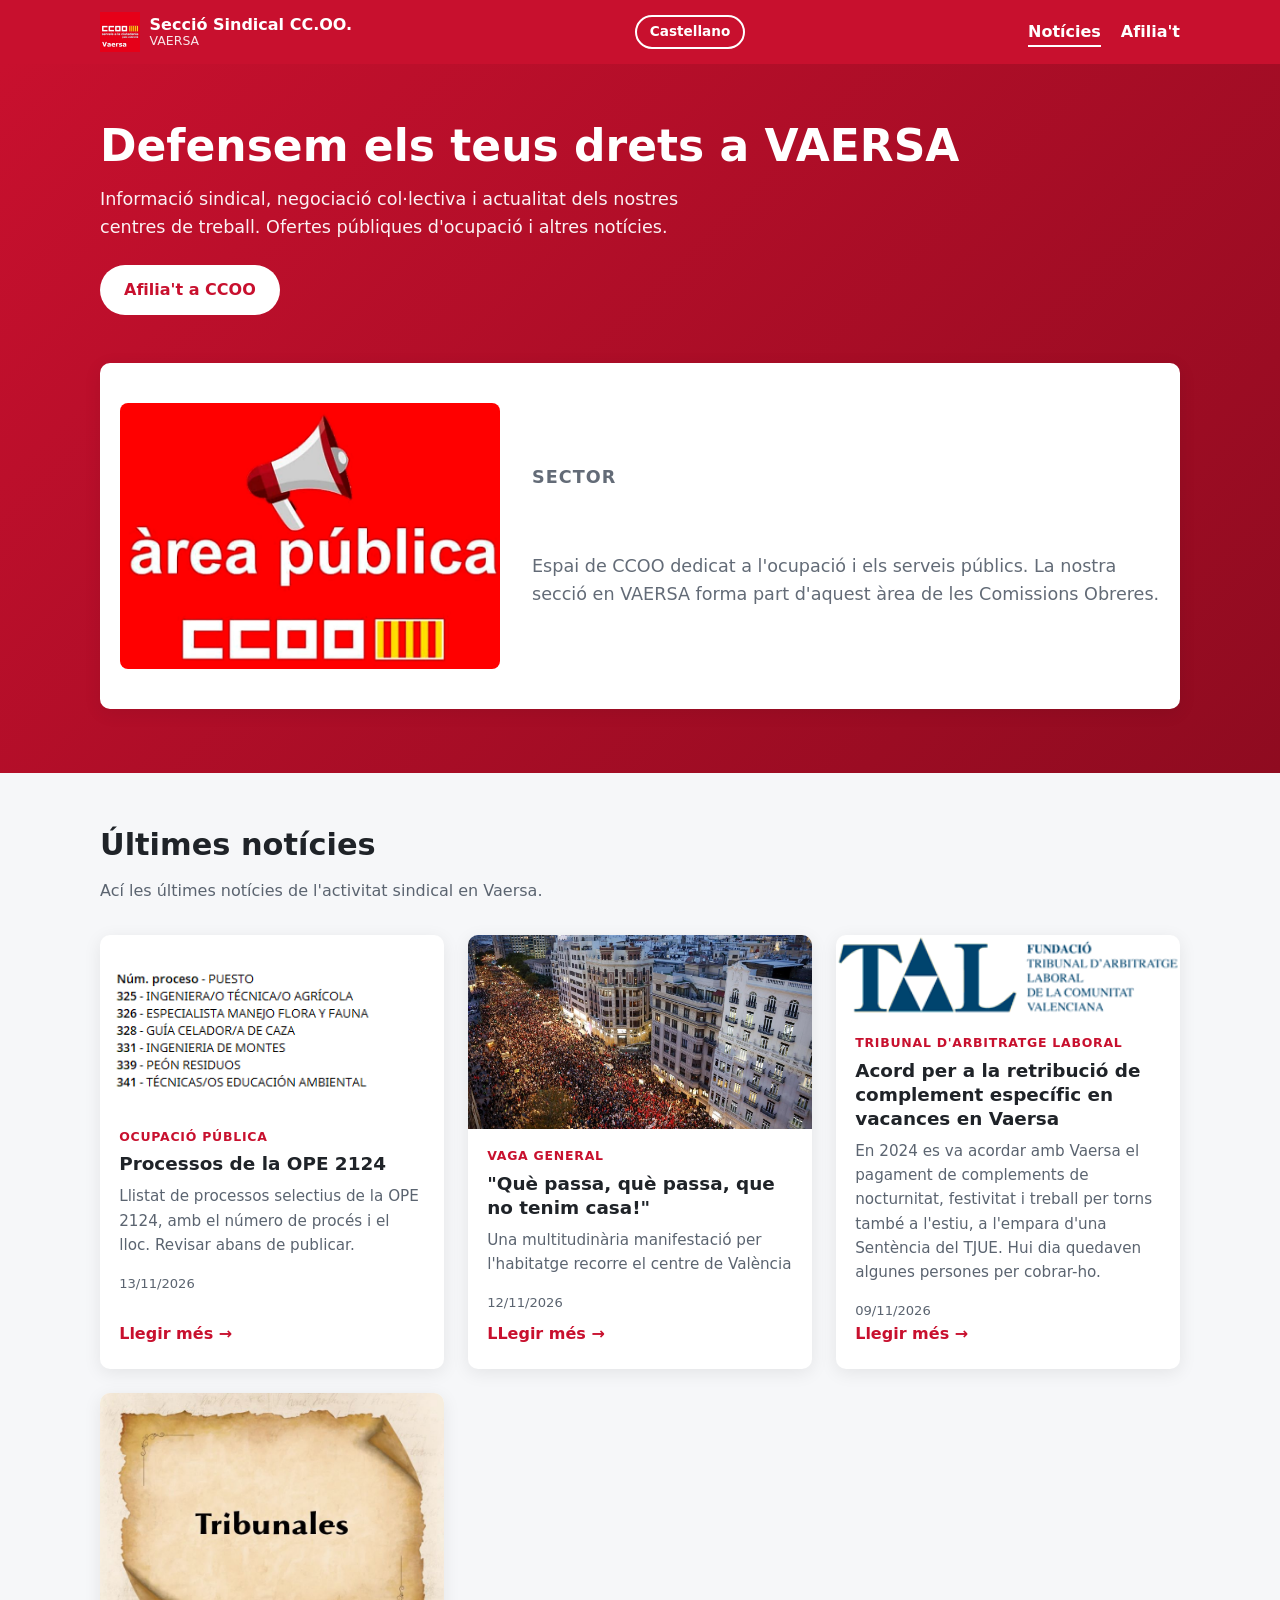
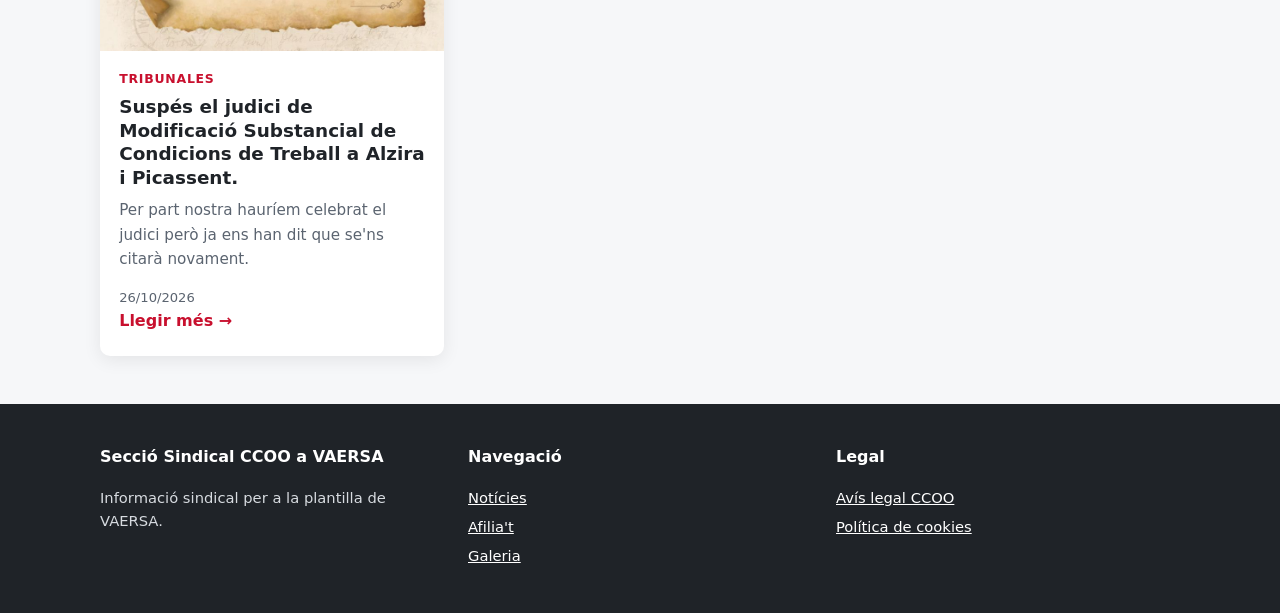
==== commit 10a4d5e8: "producción" ====
--- a/ca/index.html
+++ b/ca/index.html
@@ -33,7 +33,7 @@
         <ul>
           <li><a href="index.html" aria-current="page">Notícies</a></li>
           <li><a href="afiliacio.html">Afilia't</a></li>
-          <li><a href="galeria.html">Galeria</a></li>
+          <!--<li><a href="galeria.html">Galeria</a></li>-->
         </ul>
       </nav>
     </div>
@@ -44,9 +44,9 @@
       <div class="contenedor hero-grid">
         <div>
           <h1>Defensem els teus drets a VAERSA</h1>
-          <p>Informació sindical, negociació col·lectiva i actualitat dels nostres centres de treball.</p>
+          <p>Informació sindical, negociació col·lectiva i actualitat dels nostres centres de treball. Ofertes públiques d'ocupació i altres notícies.</p>
           <a class="boton" href="afiliacio.html">Afilia't a CCOO</a>
-          <a class="boton-sec" href="galeria.html">Veure la galeria</a>
+          <!--<a class="boton-sec" href="galeria.html">Veure la galeria</a>-->
         </div>
       </div>
       <div class="ap contenedor">
@@ -113,8 +113,8 @@
                 </p>
               </div>
               <span class="fecha">12/11/2026</span>
-              <button class="enlace enlace-btn" type="button" aria-expanded="false" data-mas="Leer más →"
-                data-menos="Menos">Leer más →</button>
+              <button class="enlace enlace-btn" type="button" aria-expanded="false" data-mas="Llegir més →"
+                data-menos="Menys">LLegir més →</button>
             </div>
           </article>
 
@@ -159,8 +159,8 @@
                   -A l'Advocacia de la GVA i a VAERSA no els dona la gana celebrar en aquestes condicions.</p>
               </div>
               <span class="fecha">26/10/2026</span>
-              <button class="enlace enlace-btn" type="button" aria-expanded="false" data-mas="Leer más →"
-                data-menos="Menos">Leer más →</button>
+              <button class="enlace enlace-btn" type="button" aria-expanded="false" data-mas="Llegir més →"
+                data-menos="Menys">Llegir més →</button>
             </div>
           </article>
 
